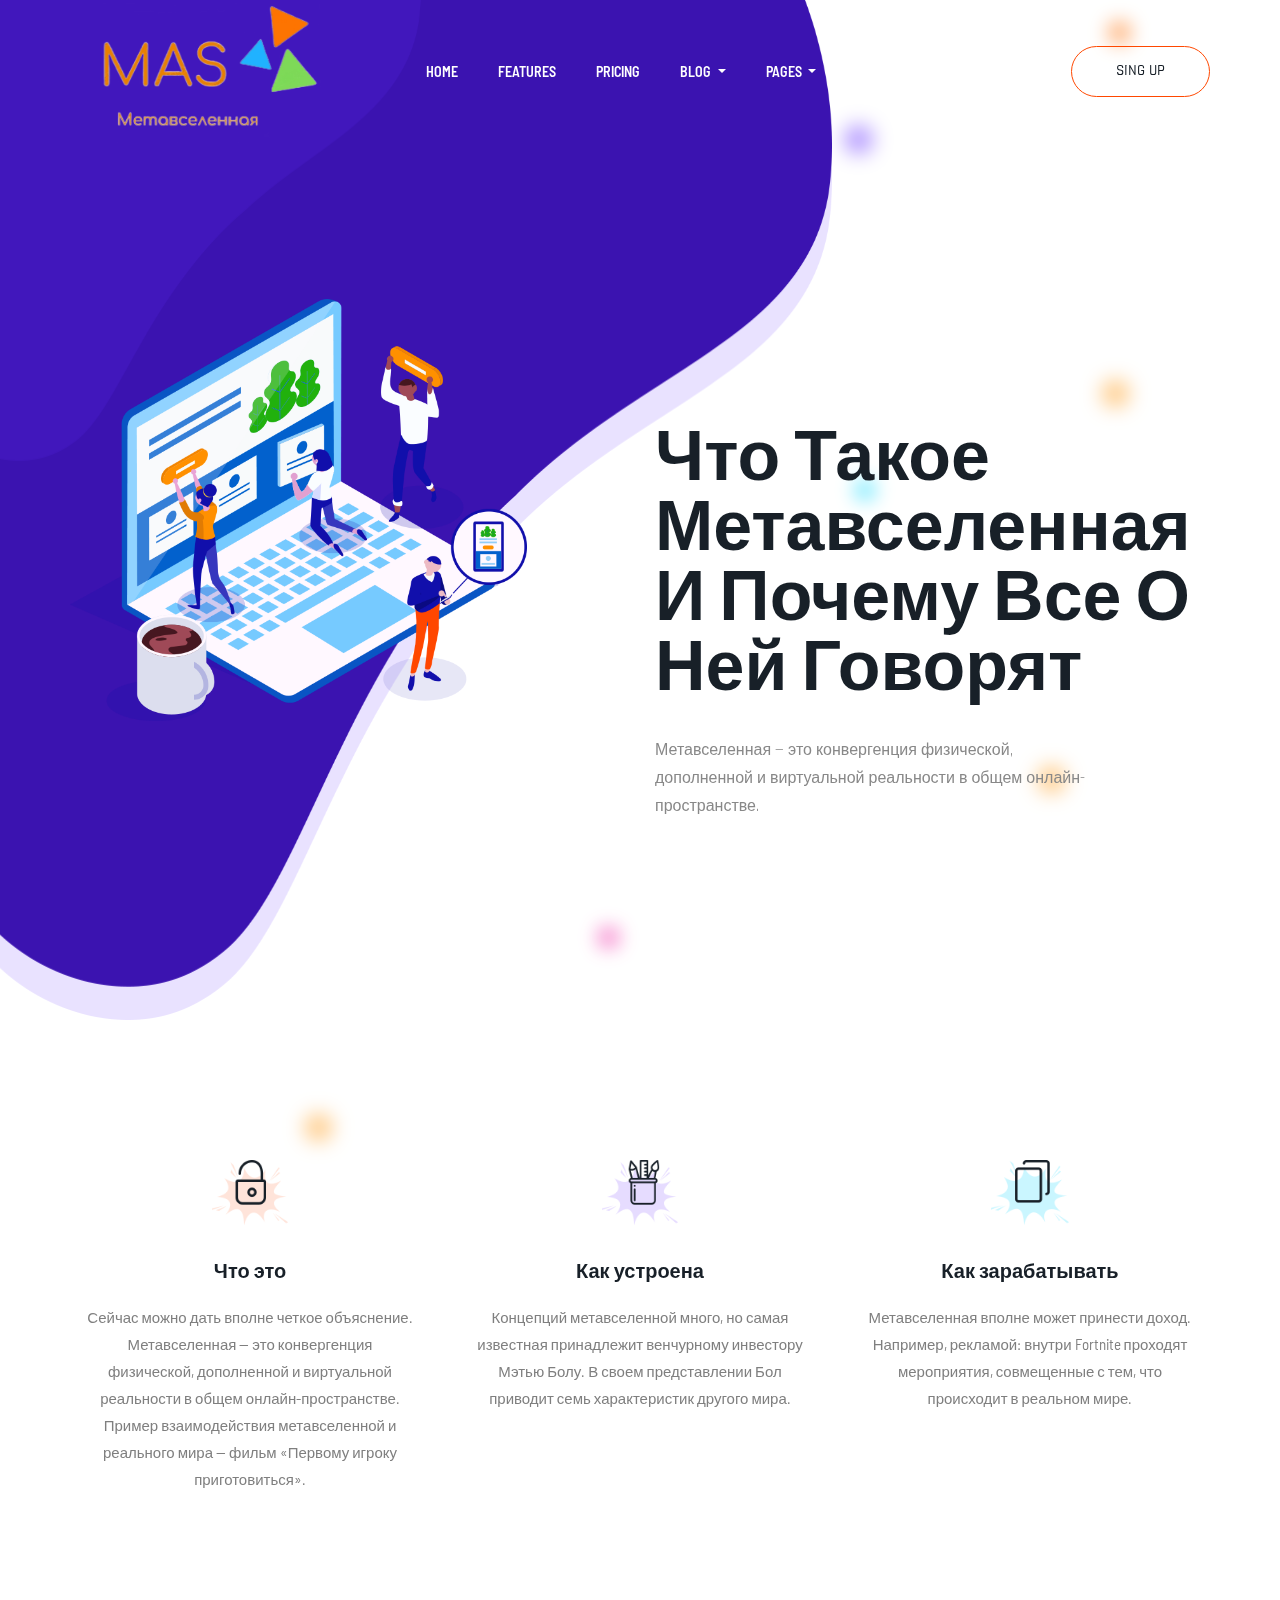
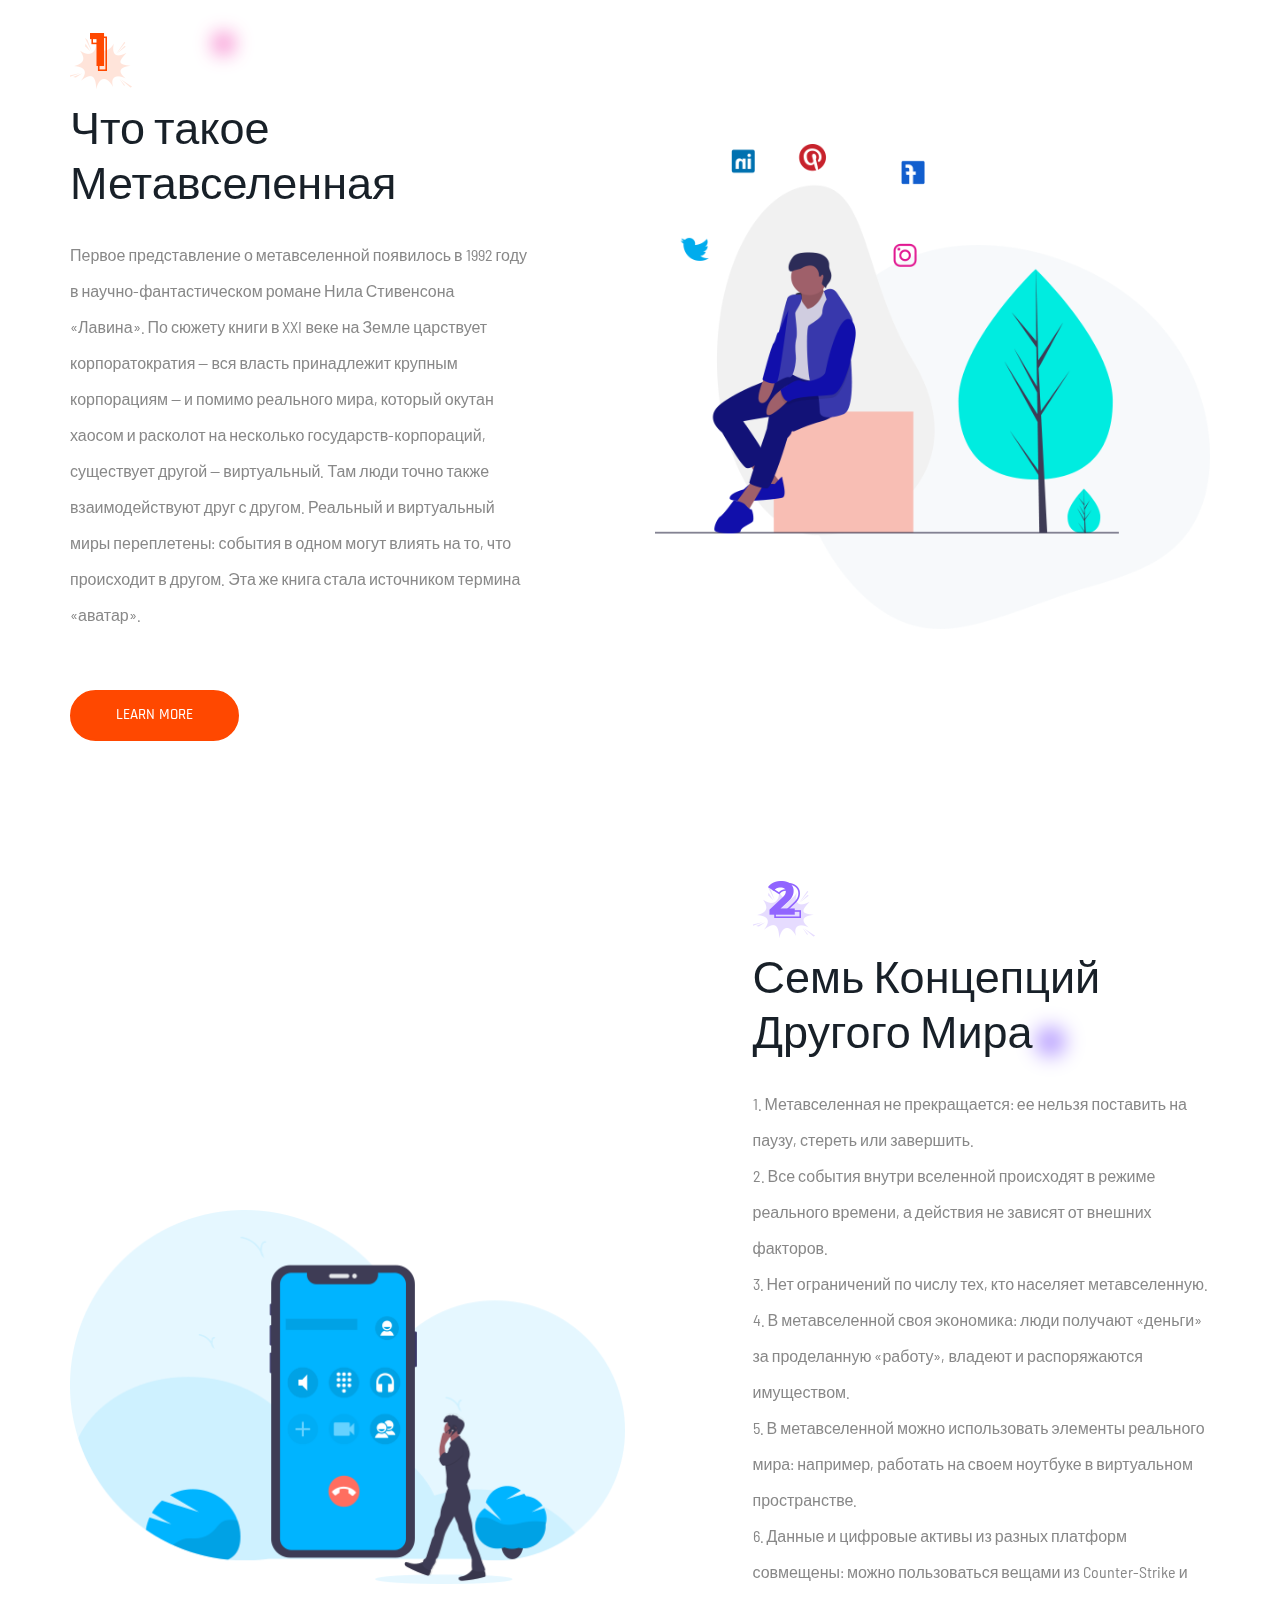
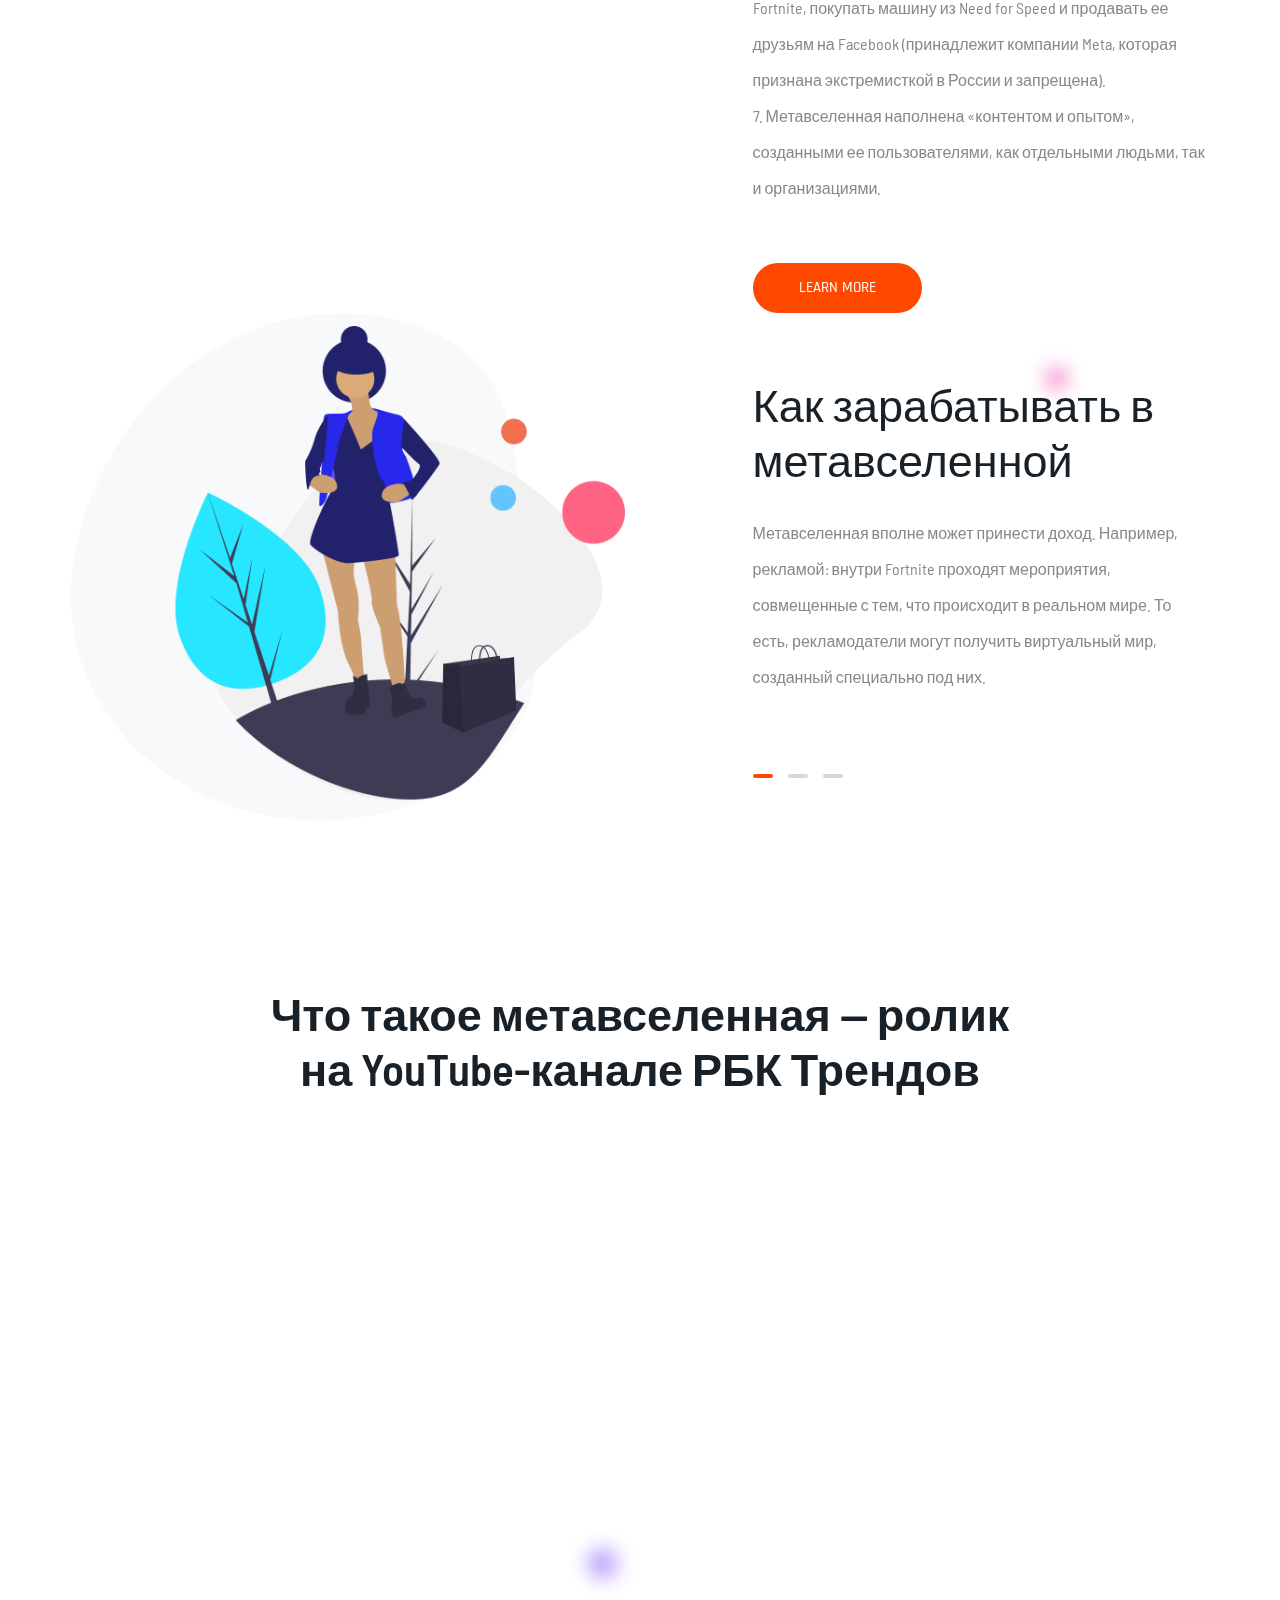
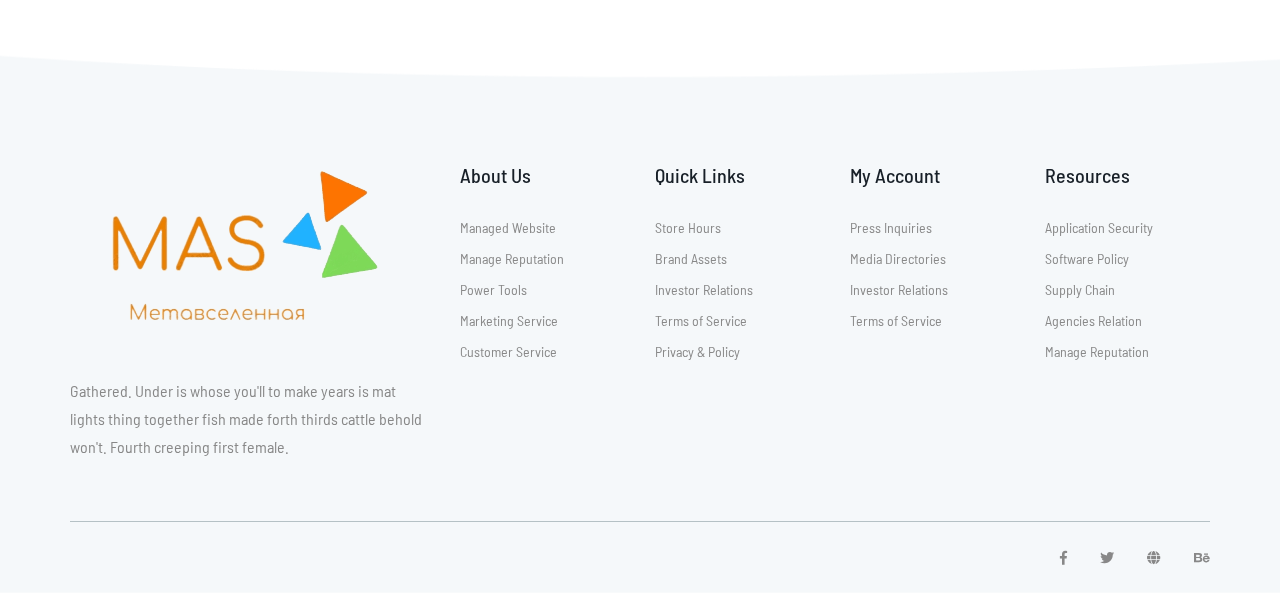
==== index.html @ fc06902a "261" ====
<!doctype html>
<html lang="zxx">

<head>
    <!-- Required meta tags -->
    <meta charset="utf-8">
    <meta name="viewport" content="width=device-width, initial-scale=1, shrink-to-fit=no">
    <title>ecobit</title>
    <link rel="icon" href="img/favicon.png">
    <!-- Bootstrap CSS -->
    <link rel="stylesheet" href="css/bootstrap.min.css">
    <!-- animate CSS -->
    <link rel="stylesheet" href="css/animate.css">
    <!-- owl carousel CSS -->
    <link rel="stylesheet" href="css/owl.carousel.min.css">
    <!-- font awesome CSS -->
    <link rel="stylesheet" href="css/all.css">
    <!-- flaticon CSS -->
    <link rel="stylesheet" href="css/flaticon.css">
    <link rel="stylesheet" href="css/themify-icons.css">
    <!-- font awesome CSS -->
    <link rel="stylesheet" href="css/magnific-popup.css">
    <!-- swiper CSS -->
    <link rel="stylesheet" href="css/slick.css">
    <!-- style CSS -->
    <link rel="stylesheet" href="css/style.css">
</head>

<body>
    <!--::header part start::-->
    <header class="main_menu">
        <div class="container">
            <div class="row align-items-center">
                <div class="col-lg-12">
                    <nav class="navbar navbar-expand-lg navbar-light">
                        <a class="navbar-brand main_logo" href="index.html"> <img src="img/logo.png" alt="logo" width="80%"> </a>
                        <a class="navbar-brand single_page_logo" href="index.html"> <img src="img/footer_logo.png" alt="logo"> </a>
                        <button class="navbar-toggler" type="button" data-toggle="collapse"
                            data-target="#navbarSupportedContent" aria-controls="navbarSupportedContent"
                            aria-expanded="false" aria-label="Toggle navigation">
                            <span class="menu_icon"></span>
                        </button>

                        <div class="collapse navbar-collapse main-menu-item" id="navbarSupportedContent">
                            <ul class="navbar-nav">
                                <li class="nav-item">
                                    <a class="nav-link" href="index.html">Home</a>
                                </li>
                                <li class="nav-item">
                                    <a class="nav-link" href="features.html">features</a>
                                </li>
                                <li class="nav-item">
                                    <a class="nav-link" href="pricing.html">pricing</a>
                                </li>
                                <li class="nav-item dropdown">
                                    <a class="nav-link dropdown-toggle" href="blog.html" id="navbarDropdown"
                                        role="button" data-toggle="dropdown" aria-haspopup="true" aria-expanded="false">
                                        Blog
                                    </a>
                                    <div class="dropdown-menu" aria-labelledby="navbarDropdown">
                                        <a class="dropdown-item" href="blog.html"> blog</a>
                                        <a class="dropdown-item" href="single-blog.html">Single blog</a>
                                    </div>
                                </li>
                                <li class="nav-item dropdown">
                                    <a class="nav-link dropdown-toggle" href="blog.html" id="navbarDropdown1"
                                        role="button" data-toggle="dropdown" aria-haspopup="true" aria-expanded="false">
                                        pages
                                    </a>
                                    <div class="dropdown-menu" aria-labelledby="navbarDropdown1">
                                        <a class="dropdown-item" href="elements.html">Elements</a>
                                    </div>
                                </li>
                                <li class="nav-item">
                                    <a class="nav-link" href="contact.html">Contact</a>
                                </li>
                            </ul>
                        </div>
                        <a href="#" class="d-none d-sm-block btn_1 home_page_btn">sing up</a>
                    </nav>
                </div>
            </div>
        </div>
    </header>
    <!--::Header part end::-->

    <!--::banner part start::-->
    <section class="banner_part">
        <div class="container">
            <div class="row align-items-center justify-content-between">
                <div class="col-lg-5">
                    <div class="banner_img d-none d-lg-block">
                        <img src="img/banner_img.png" alt="">
                    </div>
                </div>
                <div class="col-lg-6">
                    <div class="banner_text">
                        <div class="banner_text_iner">
                            <h1>Что такое метавселенная и почему все о ней говорят</h1>
                            <p>Метавселенная — это конвергенция физической, дополненной и виртуальной реальности в общем онлайн-пространстве.</p>
                           
                        </div>
                    </div>
                </div>
            </div>
        </div>
        <img src="img/animate_icon/Ellipse_7.png" alt="" class="feature_icon_1 custom-animation1">
        <img src="img/animate_icon/Ellipse_8.png" alt="" class="feature_icon_2 custom-animation2">
        <img src="img/animate_icon/Ellipse_1.png" alt="" class="feature_icon_3 custom-animation3">
        <img src="img/animate_icon/Ellipse_2.png" alt="" class="feature_icon_4 custom-animation4">
        <img src="img/animate_icon/Ellipse_3.png" alt="" class="feature_icon_5 custom-animation5">
        <img src="img/animate_icon/Ellipse_4.png" alt="" class="feature_icon_6 custom-animation6">
    </section>
    <!--::banner part start::-->

    <!--::use sasu part end::-->
    <section class="use_sasu padding_top">
        <div class="container">
            <div class="row justify-content-center">
                <div class="col-lg-4 col-sm-6">
                    <div class="single_feature">
                        <div class="single_feature_part">
                            <img src="img/icon/feature_icon_1.png" alt="">
                            <h4>Что это</h4>
                            <p>Сейчас можно дать вполне четкое объяснение. Метавселенная — это конвергенция физической, дополненной и виртуальной реальности в общем онлайн-пространстве. Пример взаимодействия метавселенной и реального мира — фильм «Первому игроку приготовиться».</p>
                        </div>
                    </div>
                </div>
                <div class="col-lg-4 col-sm-6">
                    <div class="single_feature">
                        <div class="single_feature_part">
                            <img src="img/icon/feature_icon_2.png" alt="">
                            <h4>Как устроена</h4>
                            <p>Концепций метавселенной много, но самая известная принадлежит венчурному инвестору Мэтью Болу. В своем представлении Бол приводит семь характеристик другого мира.</p>
                        </div>
                    </div>
                </div>
                <div class="col-lg-4 col-sm-6">
                    <div class="single_feature">
                        <div class="single_feature_part">
                            <img src="img/icon/feature_icon_3.png" alt="">
                            <h4>Как зарабатывать</h4>
                            <p>Метавселенная вполне может принести доход. Например, рекламой: внутри Fortnite проходят мероприятия, совмещенные с тем, что происходит в реальном мире.</p>
                        </div>
                    </div>
                </div>
            </div>
        </div>
        <img src="img/animate_icon/Ellipse_1.png" alt="" class="feature_icon_1 custom-animation1">
    </section>
    <!--::use sasu part end::-->

    <!--::about_us part start::-->
    <section class="about_us section_padding">
        <div class="container">
            <div class="row align-items-center justify-content-between">
                <div class="col-md-6 col-lg-5">
                    <div class="about_us_text">
                        <img src="img/icon/Icon_1.png" alt="">
                        <h2>Что такое <br>
                           Метавселенная </h2>
                        <p>Первое представление о метавселенной появилось в 1992 году в научно-фантастическом романе Нила Стивенсона «Лавина». По сюжету книги в XXI веке на Земле царствует корпоратократия — вся власть принадлежит крупным корпорациям — и помимо реального мира, который окутан хаосом и расколот на несколько государств-корпораций, существует другой — виртуальный. Там люди точно также взаимодействуют друг с другом. Реальный и виртуальный миры переплетены: события в одном могут влиять на то, что происходит в другом. Эта же книга стала источником термина «аватар».
                        </p>
                        <a href="#" class="btn_2">learn more</a>
                    </div>
                </div>
                <div class="col-md-6 col-lg-6">
                    <div class="learning_img">
                        <img src="img/about_img.png" alt="">
                    </div>
                </div>
            </div>
        </div>
        <img src="img/animate_icon/Ellipse_4.png" alt="" class="feature_icon_1 custom-animation1">
    </section>
    <!--::about_us part end::-->

    <!--::about_us part start::-->
    <section class="about_us right_time">
        <div class="container">
            <div class="row align-items-center justify-content-between">
                <div class="col-md-6 col-lg-6">
                    <div class="learning_img">
                        <img src="img/about_img_1.png" alt="">
                    </div>
                </div>
                <div class="col-md-6 col-lg-5">
                    <div class="about_us_text">
                        <img src="img/icon/Icon_2.png" alt="">
                        <h2>Семь Концепций Другого Мира</h2>
                        <p>1. Метавселенная не прекращается: ее нельзя поставить на паузу, стереть или завершить.<br>
                           2. Все события внутри вселенной происходят в режиме реального времени, а действия не зависят от внешних факторов.<br>
                           3. Нет ограничений по числу тех, кто населяет метавселенную.
                           4. В метавселенной своя экономика: люди получают «деньги» за проделанную «работу», владеют и распоряжаются имуществом.<br>
                           5. В метавселенной можно использовать элементы реального мира: например, работать на своем ноутбуке в виртуальном пространстве.<br>
                           6. Данные и цифровые активы из разных платформ совмещены: можно пользоваться вещами из Counter-Strike и Fortnite, покупать машину из Need for Speed и продавать ее друзьям на Facebook (принадлежит компании Meta, которая признана экстремисткой в России и запрещена).<br>
                           7. Метавселенная наполнена «контентом и опытом», созданными ее пользователями, как отдельными людьми, так и организациями.<br>
                           </p>
                        <a href="#" class="btn_2">learn more</a>
                    </div>
                </div>
            </div>
        </div>
        <img src="img/animate_icon/Ellipse_5.png" alt="" class="feature_icon_2 custom-animation2">
    </section>
    <!--::about_us part end::-->


    <!--::about_us part start::-->
    <section class="review_part padding_bottom">
        <div class="container">
            <div class="row align-items-center justify-content-between">
                <div class="col-md-6 col-lg-6">
                    <div class="review_img">
                        <img src="img/review_bg.png" alt="">
                    </div>
                </div>
                <div class="col-md-6 col-lg-5">
                    <div class="review_slider owl-carousel">
                        <div class="review_part_text">
                            <h2>Как зарабатывать в метавселенной</h2>
                            <p>Метавселенная вполне может принести доход. Например, рекламой: внутри Fortnite проходят мероприятия, совмещенные с тем, что происходит в реальном мире. То есть, рекламодатели могут получить виртуальный мир, созданный специально под них.</p>
                            
                        </div>
                        <div class="review_part_text">
                            <h2>Как зарабатывать в метавселенной</h2>
                            <p>А творческий режим дает почти безграничные возможности для кастомизации костюмов, игровых сюжетов и даже отдельных внутриигровых миров.
                        </div>
                        <div class="review_part_text">
                            <h2>Как зарабатывать в метавселенной</h2>
                            <p>Здесь хорошим подспорьем станет технология блокчейна. Защитить права на цифровое имущество, виртуальную недвижимость и землю может NFT.
                        </div>
                    </div>

                </div>
            </div>
        </div>
        <img src="img/animate_icon/Ellipse_4.png" alt="" class="feature_icon_2 custom-animation2">
    </section>
    <!--::about_us part end::-->

    <!--::subscribe us part end::-->
    <section class="subscribe_part padding_bottom">
        <div class="container">
            <div class="row justify-content-center">
                <div class="col-lg-8">
                    <div class="subscribe_part_text text-center">
                        <h2>Что такое метавселенная — ролик на YouTube-канале РБК Трендов</h2>
                        <iframe width="560" height="315" src="https://www.youtube.com/embed/Wq92PfmFGNk" title="YouTube video player" frameborder="0" allow="accelerometer; autoplay; clipboard-write; encrypted-media; gyroscope; picture-in-picture; web-share" allowfullscreen></iframe>
                                        </div>
                                    </div>
                                </div>
                            </form>
                        </div>
                    </div>
                </div>
            </div>
        </div>
        <img src="img/animate_icon/Ellipse_5.png" alt="" class="feature_icon_2 custom-animation2">
    </section>

    <!--::footer_part start::-->
    <footer class="footer_part">
        <div class="container">
            <div class="row">
                <div class="col-sm-8 col-md-4 col-lg-4">
                    <div class="single_footer_part">
                        <a href="index.html" class="footer_logo_iner"> <img src="img/footer_logo.png" alt="#"> </a>
                        <p>Gathered. Under is whose you'll to make years is mat lights thing together fish made
                            forth thirds cattle behold won't. Fourth creeping first female.
                        </p>
                    </div>
                </div>
                <div class="col-sm-4 col-md-4 col-lg-2">
                    <div class="single_footer_part">
                        <h4>About Us</h4>
                        <ul class="list-unstyled">
                            <li><a href="">Managed Website</a></li>
                            <li><a href="">Manage Reputation</a></li>
                            <li><a href="">Power Tools</a></li>
                            <li><a href="">Marketing Service</a></li>
                            <li><a href="">Customer Service</a></li>
                        </ul>
                    </div>
                </div>
                <div class="col-sm-4 col-md-4 col-lg-2">
                    <div class="single_footer_part">
                        <h4>Quick Links</h4>
                        <ul class="list-unstyled">
                            <li><a href="">Store Hours</a></li>
                            <li><a href="">Brand Assets</a></li>
                            <li><a href="">Investor Relations</a></li>
                            <li><a href="">Terms of Service</a></li>
                            <li><a href="">Privacy & Policy</a></li>
                        </ul>
                    </div>
                </div>
                <div class="col-sm-4 col-md-4 col-lg-2">
                    <div class="single_footer_part">
                        <h4>My Account</h4>
                        <ul class="list-unstyled">
                            <li><a href="">Press Inquiries</a></li>
                            <li><a href="">Media Directories</a></li>
                            <li><a href="">Investor Relations</a></li>
                            <li><a href="">Terms of Service</a></li>
                        </ul>
                    </div>
                </div>
                <div class="col-sm-4 col-md-3 col-lg-2">
                    <div class="single_footer_part">
                        <h4>Resources</h4>
                        <ul class="list-unstyled">
                            <li><a href="">Application Security</a></li>
                            <li><a href="">Software Policy</a></li>
                            <li><a href="">Supply Chain</a></li>
                            <li><a href="">Agencies Relation</a></li>
                            <li><a href="">Manage Reputation</a></li>
                        </ul>
                    </div>
                </div>
            </div>
            <hr>
            <div class="row">
                <div class="col-lg-8">
                    <div class="copyright_text">
                      
                    </div>
                </div>
                <div class="col-lg-4">
                    <div class="footer_icon social_icon">
                        <ul class="list-unstyled">
                            <li><a href="#" class="single_social_icon"><i class="fab fa-facebook-f"></i></a></li>
                            <li><a href="#" class="single_social_icon"><i class="fab fa-twitter"></i></a></li>
                            <li><a href="#" class="single_social_icon"><i class="fas fa-globe"></i></a></li>
                            <li><a href="#" class="single_social_icon"><i class="fab fa-behance"></i></a></li>
                        </ul>
                    </div>
                </div>
            </div>
        </div>
    </footer>
    <!--::footer_part end::-->

    <!-- jquery plugins here-->
    <script src="js/jquery-1.12.1.min.js"></script>
    <!-- popper js -->
    <script src="js/popper.min.js"></script>
    <!-- bootstrap js -->
    <script src="js/bootstrap.min.js"></script>
    <!-- easing js -->
    <script src="js/jquery.magnific-popup.js"></script>
    <!-- swiper js -->
    <script src="js/swiper.min.js"></script>
    <!-- swiper js -->
    <script src="js/masonry.pkgd.js"></script>
    <!-- particles js -->
    <script src="js/owl.carousel.min.js"></script>
    <script src="js/jquery.nice-select.min.js"></script>
    <!-- slick js -->
    <script src="js/slick.min.js"></script>
    <script src="js/jquery.counterup.min.js"></script>
    <script src="js/waypoints.min.js"></script>
    <script src="js/contact.js"></script>
    <script src="js/jquery.ajaxchimp.min.js"></script>
    <script src="js/jquery.form.js"></script>
    <script src="js/jquery.validate.min.js"></script>
    <script src="js/mail-script.js"></script>
    <!-- custom js -->
    <script src="js/custom.js"></script>
</body>

</html>
---- css/flaticon.css ----
/*
  	Flaticon icon font: Flaticon
  	Creation date: 13/06/2019 05:10
  	*/

@font-face {
  font-family: "Flaticon";
  src: url("../fonts/Flaticon.eot");
  src: url("../fonts/Flaticon.eot?#iefix") format("embedded-opentype"),
       url("../fonts/Flaticon.woff2") format("woff2"),
       url("../fonts/Flaticon.woff") format("woff"),
       url("../fonts/Flaticon.ttf") format("truetype"),
       url("../fonts/Flaticon.svg#Flaticon") format("svg");
  font-weight: normal;
  font-style: normal;
}

@media screen and (-webkit-min-device-pixel-ratio:0) {
  @font-face {
    font-family: "Flaticon";
    src: url("./Flaticon.svg#Flaticon") format("svg");
  }
}

[class^="flaticon-"]:before, [class*=" flaticon-"]:before,
[class^="flaticon-"]:after, [class*=" flaticon-"]:after {   
  font-family: Flaticon;
        font-size: 20px;
font-style: normal;
}

.flaticon-right-arrow:before { content: "\f100"; }
---- css/themify-icons.css ----
@font-face {
	font-family: 'themify';
	src:url('../fonts/themify.eot?-fvbane');
	src:url('../fonts/themify.eot?#iefix-fvbane') format('embedded-opentype'),
		url('../fonts/themify.woff?-fvbane') format('woff'),
		url('../fonts/themify.ttf?-fvbane') format('truetype'),
		url('../fonts/themify.svg?-fvbane#themify') format('svg');
	font-weight: normal;
	font-style: normal;
}

[class^="ti-"], [class*=" ti-"] {
	font-family: 'themify';
	speak: none;
	font-style: normal;
	font-weight: normal;
	font-variant: normal;
	text-transform: none;
	line-height: 1;

	/* Better Font Rendering =========== */
	-webkit-font-smoothing: antialiased;
	-moz-osx-font-smoothing: grayscale;
}

.ti-wand:before {
	content: "\e600";
}
.ti-volume:before {
	content: "\e601";
}
.ti-user:before {
	content: "\e602";
}
.ti-unlock:before {
	content: "\e603";
}
.ti-unlink:before {
	content: "\e604";
}
.ti-trash:before {
	content: "\e605";
}
.ti-thought:before {
	content: "\e606";
}
.ti-target:before {
	content: "\e607";
}
.ti-tag:before {
	content: "\e608";
}
.ti-tablet:before {
	content: "\e609";
}
.ti-star:before {
	content: "\e60a";
}
.ti-spray:before {
	content: "\e60b";
}
.ti-signal:before {
	content: "\e60c";
}
.ti-shopping-cart:before {
	content: "\e60d";
}
.ti-shopping-cart-full:before {
	content: "\e60e";
}
.ti-settings:before {
	content: "\e60f";
}
.ti-search:before {
	content: "\e610";
}
.ti-zoom-in:before {
	content: "\e611";
}
.ti-zoom-out:before {
	content: "\e612";
}
.ti-cut:before {
	content: "\e613";
}
.ti-ruler:before {
	content: "\e614";
}
.ti-ruler-pencil:before {
	content: "\e615";
}
.ti-ruler-alt:before {
	content: "\e616";
}
.ti-bookmark:before {
	content: "\e617";
}
.ti-bookmark-alt:before {
	content: "\e618";
}
.ti-reload:before {
	content: "\e619";
}
.ti-plus:before {
	content: "\e61a";
}
.ti-pin:before {
	content: "\e61b";
}
.ti-pencil:before {
	content: "\e61c";
}
.ti-pencil-alt:before {
	content: "\e61d";
}
.ti-paint-roller:before {
	content: "\e61e";
}
.ti-paint-bucket:before {
	content: "\e61f";
}
.ti-na:before {
	content: "\e620";
}
.ti-mobile:before {
	content: "\e621";
}
.ti-minus:before {
	content: "\e622";
}
.ti-medall:before {
	content: "\e623";
}
.ti-medall-alt:before {
	content: "\e624";
}
.ti-marker:before {
	content: "\e625";
}
.ti-marker-alt:before {
	content: "\e626";
}
.ti-arrow-up:before {
	content: "\e627";
}
.ti-arrow-right:before {
	content: "\e628";
}
.ti-arrow-left:before {
	content: "\e629";
}
.ti-arrow-down:before {
	content: "\e62a";
}
.ti-lock:before {
	content: "\e62b";
}
.ti-location-arrow:before {
	content: "\e62c";
}
.ti-link:before {
	content: "\e62d";
}
.ti-layout:before {
	content: "\e62e";
}
.ti-layers:before {
	content: "\e62f";
}
.ti-layers-alt:before {
	content: "\e630";
}
.ti-key:before {
	content: "\e631";
}
.ti-import:before {
	content: "\e632";
}
.ti-image:before {
	content: "\e633";
}
.ti-heart:before {
	content: "\e634";
}
.ti-heart-broken:before {
	content: "\e635";
}
.ti-hand-stop:before {
	content: "\e636";
}
.ti-hand-open:before {
	content: "\e637";
}
.ti-hand-drag:before {
	content: "\e638";
}
.ti-folder:before {
	content: "\e639";
}
.ti-flag:before {
	content: "\e63a";
}
.ti-flag-alt:before {
	content: "\e63b";
}
.ti-flag-alt-2:before {
	content: "\e63c";
}
.ti-eye:before {
	content: "\e63d";
}
.ti-export:before {
	content: "\e63e";
}
.ti-exchange-vertical:before {
	content: "\e63f";
}
.ti-desktop:before {
	content: "\e640";
}
.ti-cup:before {
	content: "\e641";
}
.ti-crown:before {
	content: "\e642";
}
.ti-comments:before {
	content: "\e643";
}
.ti-comment:before {
	content: "\e644";
}
.ti-comment-alt:before {
	content: "\e645";
}
.ti-close:before {
	content: "\e646";
}
.ti-clip:before {
	content: "\e647";
}
.ti-angle-up:before {
	content: "\e648";
}
.ti-angle-right:before {
	content: "\e649";
}
.ti-angle-left:before {
	content: "\e64a";
}
.ti-angle-down:before {
	content: "\e64b";
}
.ti-check:before {
	content: "\e64c";
}
.ti-check-box:before {
	content: "\e64d";
}
.ti-camera:before {
	content: "\e64e";
}
.ti-announcement:before {
	content: "\e64f";
}
.ti-brush:before {
	content: "\e650";
}
.ti-briefcase:before {
	content: "\e651";
}
.ti-bolt:before {
	content: "\e652";
}
.ti-bolt-alt:before {
	content: "\e653";
}
.ti-blackboard:before {
	content: "\e654";
}
.ti-bag:before {
	content: "\e655";
}
.ti-move:before {
	content: "\e656";
}
.ti-arrows-vertical:before {
	content: "\e657";
}
.ti-arrows-horizontal:before {
	content: "\e658";
}
.ti-fullscreen:before {
	content: "\e659";
}
.ti-arrow-top-right:before {
	content: "\e65a";
}
.ti-arrow-top-left:before {
	content: "\e65b";
}
.ti-arrow-circle-up:before {
	content: "\e65c";
}
.ti-arrow-circle-right:before {
	content: "\e65d";
}
.ti-arrow-circle-left:before {
	content: "\e65e";
}
.ti-arrow-circle-down:before {
	content: "\e65f";
}
.ti-angle-double-up:before {
	content: "\e660";
}
.ti-angle-double-right:before {
	content: "\e661";
}
.ti-angle-double-left:before {
	content: "\e662";
}
.ti-angle-double-down:before {
	content: "\e663";
}
.ti-zip:before {
	content: "\e664";
}
.ti-world:before {
	content: "\e665";
}
.ti-wheelchair:before {
	content: "\e666";
}
.ti-view-list:before {
	content: "\e667";
}
.ti-view-list-alt:before {
	content: "\e668";
}
.ti-view-grid:before {
	content: "\e669";
}
.ti-uppercase:before {
	content: "\e66a";
}
.ti-upload:before {
	content: "\e66b";
}
.ti-underline:before {
	content: "\e66c";
}
.ti-truck:before {
	content: "\e66d";
}
.ti-timer:before {
	content: "\e66e";
}
.ti-ticket:before {
	content: "\e66f";
}
.ti-thumb-up:before {
	content: "\e670";
}
.ti-thumb-down:before {
	content: "\e671";
}
.ti-text:before {
	content: "\e672";
}
.ti-stats-up:before {
	content: "\e673";
}
.ti-stats-down:before {
	content: "\e674";
}
.ti-split-v:before {
	content: "\e675";
}
.ti-split-h:before {
	content: "\e676";
}
.ti-smallcap:before {
	content: "\e677";
}
.ti-shine:before {
	content: "\e678";
}
.ti-shift-right:before {
	content: "\e679";
}
.ti-shift-left:before {
	content: "\e67a";
}
.ti-shield:before {
	content: "\e67b";
}
.ti-notepad:before {
	content: "\e67c";
}
.ti-server:before {
	content: "\e67d";
}
.ti-quote-right:before {
	content: "\e67e";
}
.ti-quote-left:before {
	content: "\e67f";
}
.ti-pulse:before {
	content: "\e680";
}
.ti-printer:before {
	content: "\e681";
}
.ti-power-off:before {
	content: "\e682";
}
.ti-plug:before {
	content: "\e683";
}
.ti-pie-chart:before {
	content: "\e684";
}
.ti-paragraph:before {
	content: "\e685";
}
.ti-panel:before {
	content: "\e686";
}
.ti-package:before {
	content: "\e687";
}
.ti-music:before {
	content: "\e688";
}
.ti-music-alt:before {
	content: "\e689";
}
.ti-mouse:before {
	content: "\e68a";
}
.ti-mouse-alt:before {
	content: "\e68b";
}
.ti-money:before {
	content: "\e68c";
}
.ti-microphone:before {
	content: "\e68d";
}
.ti-menu:before {
	content: "\e68e";
}
.ti-menu-alt:before {
	content: "\e68f";
}
.ti-map:before {
	content: "\e690";
}
.ti-map-alt:before {
	content: "\e691";
}
.ti-loop:before {
	content: "\e692";
}
.ti-location-pin:before {
	content: "\e693";
}
.ti-list:before {
	content: "\e694";
}
.ti-light-bulb:before {
	content: "\e695";
}
.ti-Italic:before {
	content: "\e696";
}
.ti-info:before {
	content: "\e697";
}
.ti-infinite:before {
	content: "\e698";
}
.ti-id-badge:before {
	content: "\e699";
}
.ti-hummer:before {
	content: "\e69a";
}
.ti-home:before {
	content: "\e69b";
}
.ti-help:before {
	content: "\e69c";
}
.ti-headphone:before {
	content: "\e69d";
}
.ti-harddrives:before {
	content: "\e69e";
}
.ti-harddrive:before {
	content: "\e69f";
}
.ti-gift:before {
	content: "\e6a0";
}
.ti-game:before {
	content: "\e6a1";
}
.ti-filter:before {
	content: "\e6a2";
}
.ti-files:before {
	content: "\e6a3";
}
.ti-file:before {
	content: "\e6a4";
}
.ti-eraser:before {
	content: "\e6a5";
}
.ti-envelope:before {
	content: "\e6a6";
}
.ti-download:before {
	content: "\e6a7";
}
.ti-direction:before {
	content: "\e6a8";
}
.ti-direction-alt:before {
	content: "\e6a9";
}
.ti-dashboard:before {
	content: "\e6aa";
}
.ti-control-stop:before {
	content: "\e6ab";
}
.ti-control-shuffle:before {
	content: "\e6ac";
}
.ti-control-play:before {
	content: "\e6ad";
}
.ti-control-pause:before {
	content: "\e6ae";
}
.ti-control-forward:before {
	content: "\e6af";
}
.ti-control-backward:before {
	content: "\e6b0";
}
.ti-cloud:before {
	content: "\e6b1";
}
.ti-cloud-up:before {
	content: "\e6b2";
}
.ti-cloud-down:before {
	content: "\e6b3";
}
.ti-clipboard:before {
	content: "\e6b4";
}
.ti-car:before {
	content: "\e6b5";
}
.ti-calendar:before {
	content: "\e6b6";
}
.ti-book:before {
	content: "\e6b7";
}
.ti-bell:before {
	content: "\e6b8";
}
.ti-basketball:before {
	content: "\e6b9";
}
.ti-bar-chart:before {
	content: "\e6ba";
}
.ti-bar-chart-alt:before {
	content: "\e6bb";
}
.ti-back-right:before {
	content: "\e6bc";
}
.ti-back-left:before {
	content: "\e6bd";
}
.ti-arrows-corner:before {
	content: "\e6be";
}
.ti-archive:before {
	content: "\e6bf";
}
.ti-anchor:before {
	content: "\e6c0";
}
.ti-align-right:before {
	content: "\e6c1";
}
.ti-align-left:before {
	content: "\e6c2";
}
.ti-align-justify:before {
	content: "\e6c3";
}
.ti-align-center:before {
	content: "\e6c4";
}
.ti-alert:before {
	content: "\e6c5";
}
.ti-alarm-clock:before {
	content: "\e6c6";
}
.ti-agenda:before {
	content: "\e6c7";
}
.ti-write:before {
	content: "\e6c8";
}
.ti-window:before {
	content: "\e6c9";
}
.ti-widgetized:before {
	content: "\e6ca";
}
.ti-widget:before {
	content: "\e6cb";
}
.ti-widget-alt:before {
	content: "\e6cc";
}
.ti-wallet:before {
	content: "\e6cd";
}
.ti-video-clapper:before {
	content: "\e6ce";
}
.ti-video-camera:before {
	content: "\e6cf";
}
.ti-vector:before {
	content: "\e6d0";
}
.ti-themify-logo:before {
	content: "\e6d1";
}
.ti-themify-favicon:before {
	content: "\e6d2";
}
.ti-themify-favicon-alt:before {
	content: "\e6d3";
}
.ti-support:before {
	content: "\e6d4";
}
.ti-stamp:before {
	content: "\e6d5";
}
.ti-split-v-alt:before {
	content: "\e6d6";
}
.ti-slice:before {
	content: "\e6d7";
}
.ti-shortcode:before {
	content: "\e6d8";
}
.ti-shift-right-alt:before {
	content: "\e6d9";
}
.ti-shift-left-alt:before {
	content: "\e6da";
}
.ti-ruler-alt-2:before {
	content: "\e6db";
}
.ti-receipt:before {
	content: "\e6dc";
}
.ti-pin2:before {
	content: "\e6dd";
}
.ti-pin-alt:before {
	content: "\e6de";
}
.ti-pencil-alt2:before {
	content: "\e6df";
}
.ti-palette:before {
	content: "\e6e0";
}
.ti-more:before {
	content: "\e6e1";
}
.ti-more-alt:before {
	content: "\e6e2";
}
.ti-microphone-alt:before {
	content: "\e6e3";
}
.ti-magnet:before {
	content: "\e6e4";
}
.ti-line-double:before {
	content: "\e6e5";
}
.ti-line-dotted:before {
	content: "\e6e6";
}
.ti-line-dashed:before {
	content: "\e6e7";
}
.ti-layout-width-full:before {
	content: "\e6e8";
}
.ti-layout-width-default:before {
	content: "\e6e9";
}
.ti-layout-width-default-alt:before {
	content: "\e6ea";
}
.ti-layout-tab:before {
	content: "\e6eb";
}
.ti-layout-tab-window:before {
	content: "\e6ec";
}
.ti-layout-tab-v:before {
	content: "\e6ed";
}
.ti-layout-tab-min:before {
	content: "\e6ee";
}
.ti-layout-slider:before {
	content: "\e6ef";
}
.ti-layout-slider-alt:before {
	content: "\e6f0";
}
.ti-layout-sidebar-right:before {
	content: "\e6f1";
}
.ti-layout-sidebar-none:before {
	content: "\e6f2";
}
.ti-layout-sidebar-left:before {
	content: "\e6f3";
}
.ti-layout-placeholder:before {
	content: "\e6f4";
}
.ti-layout-menu:before {
	content: "\e6f5";
}
.ti-layout-menu-v:before {
	content: "\e6f6";
}
.ti-layout-menu-separated:before {
	content: "\e6f7";
}
.ti-layout-menu-full:before {
	content: "\e6f8";
}
.ti-layout-media-right-alt:before {
	content: "\e6f9";
}
.ti-layout-media-right:before {
	content: "\e6fa";
}
.ti-layout-media-overlay:before {
	content: "\e6fb";
}
.ti-layout-media-overlay-alt:before {
	content: "\e6fc";
}
.ti-layout-media-overlay-alt-2:before {
	content: "\e6fd";
}
.ti-layout-media-left-alt:before {
	content: "\e6fe";
}
.ti-layout-media-left:before {
	content: "\e6ff";
}
.ti-layout-media-center-alt:before {
	content: "\e700";
}
.ti-layout-media-center:before {
	content: "\e701";
}
.ti-layout-list-thumb:before {
	content: "\e702";
}
.ti-layout-list-thumb-alt:before {
	content: "\e703";
}
.ti-layout-list-post:before {
	content: "\e704";
}
.ti-layout-list-large-image:before {
	content: "\e705";
}
.ti-layout-line-solid:before {
	content: "\e706";
}
.ti-layout-grid4:before {
	content: "\e707";
}
.ti-layout-grid3:before {
	content: "\e708";
}
.ti-layout-grid2:before {
	content: "\e709";
}
.ti-layout-grid2-thumb:before {
	content: "\e70a";
}
.ti-layout-cta-right:before {
	content: "\e70b";
}
.ti-layout-cta-left:before {
	content: "\e70c";
}
.ti-layout-cta-center:before {
	content: "\e70d";
}
.ti-layout-cta-btn-right:before {
	content: "\e70e";
}
.ti-layout-cta-btn-left:before {
	content: "\e70f";
}
.ti-layout-column4:before {
	content: "\e710";
}
.ti-layout-column3:before {
	content: "\e711";
}
.ti-layout-column2:before {
	content: "\e712";
}
.ti-layout-accordion-separated:before {
	content: "\e713";
}
.ti-layout-accordion-merged:before {
	content: "\e714";
}
.ti-layout-accordion-list:before {
	content: "\e715";
}
.ti-ink-pen:before {
	content: "\e716";
}
.ti-info-alt:before {
	content: "\e717";
}
.ti-help-alt:before {
	content: "\e718";
}
.ti-headphone-alt:before {
	content: "\e719";
}
.ti-hand-point-up:before {
	content: "\e71a";
}
.ti-hand-point-right:before {
	content: "\e71b";
}
.ti-hand-point-left:before {
	content: "\e71c";
}
.ti-hand-point-down:before {
	content: "\e71d";
}
.ti-gallery:before {
	content: "\e71e";
}
.ti-face-smile:before {
	content: "\e71f";
}
.ti-face-sad:before {
	content: "\e720";
}
.ti-credit-card:before {
	content: "\e721";
}
.ti-control-skip-forward:before {
	content: "\e722";
}
.ti-control-skip-backward:before {
	content: "\e723";
}
.ti-control-record:before {
	content: "\e724";
}
.ti-control-eject:before {
	content: "\e725";
}
.ti-comments-smiley:before {
	content: "\e726";
}
.ti-brush-alt:before {
	content: "\e727";
}
.ti-youtube:before {
	content: "\e728";
}
.ti-vimeo:before {
	content: "\e729";
}
.ti-twitter:before {
	content: "\e72a";
}
.ti-time:before {
	content: "\e72b";
}
.ti-tumblr:before {
	content: "\e72c";
}
.ti-skype:before {
	content: "\e72d";
}
.ti-share:before {
	content: "\e72e";
}
.ti-share-alt:before {
	content: "\e72f";
}
.ti-rocket:before {
	content: "\e730";
}
.ti-pinterest:before {
	content: "\e731";
}
.ti-new-window:before {
	content: "\e732";
}
.ti-microsoft:before {
	content: "\e733";
}
.ti-list-ol:before {
	content: "\e734";
}
.ti-linkedin:before {
	content: "\e735";
}
.ti-layout-sidebar-2:before {
	content: "\e736";
}
.ti-layout-grid4-alt:before {
	content: "\e737";
}
.ti-layout-grid3-alt:before {
	content: "\e738";
}
.ti-layout-grid2-alt:before {
	content: "\e739";
}
.ti-layout-column4-alt:before {
	content: "\e73a";
}
.ti-layout-column3-alt:before {
	content: "\e73b";
}
.ti-layout-column2-alt:before {
	content: "\e73c";
}
.ti-instagram:before {
	content: "\e73d";
}
.ti-google:before {
	content: "\e73e";
}
.ti-github:before {
	content: "\e73f";
}
.ti-flickr:before {
	content: "\e740";
}
.ti-facebook:before {
	content: "\e741";
}
.ti-dropbox:before {
	content: "\e742";
}
.ti-dribbble:before {
	content: "\e743";
}
.ti-apple:before {
	content: "\e744";
}
.ti-android:before {
	content: "\e745";
}
.ti-save:before {
	content: "\e746";
}
.ti-save-alt:before {
	content: "\e747";
}
.ti-yahoo:before {
	content: "\e748";
}
.ti-wordpress:before {
	content: "\e749";
}
.ti-vimeo-alt:before {
	content: "\e74a";
}
.ti-twitter-alt:before {
	content: "\e74b";
}
.ti-tumblr-alt:before {
	content: "\e74c";
}
.ti-trello:before {
	content: "\e74d";
}
.ti-stack-overflow:before {
	content: "\e74e";
}
.ti-soundcloud:before {
	content: "\e74f";
}
.ti-sharethis:before {
	content: "\e750";
}
.ti-sharethis-alt:before {
	content: "\e751";
}
.ti-reddit:before {
	content: "\e752";
}
.ti-pinterest-alt:before {
	content: "\e753";
}
.ti-microsoft-alt:before {
	content: "\e754";
}
.ti-linux:before {
	content: "\e755";
}
.ti-jsfiddle:before {
	content: "\e756";
}
.ti-joomla:before {
	content: "\e757";
}
.ti-html5:before {
	content: "\e758";
}
.ti-flickr-alt:before {
	content: "\e759";
}
.ti-email:before {
	content: "\e75a";
}
.ti-drupal:before {
	content: "\e75b";
}
.ti-dropbox-alt:before {
	content: "\e75c";
}
.ti-css3:before {
	content: "\e75d";
}
.ti-rss:before {
	content: "\e75e";
}
.ti-rss-alt:before {
	content: "\e75f";
}
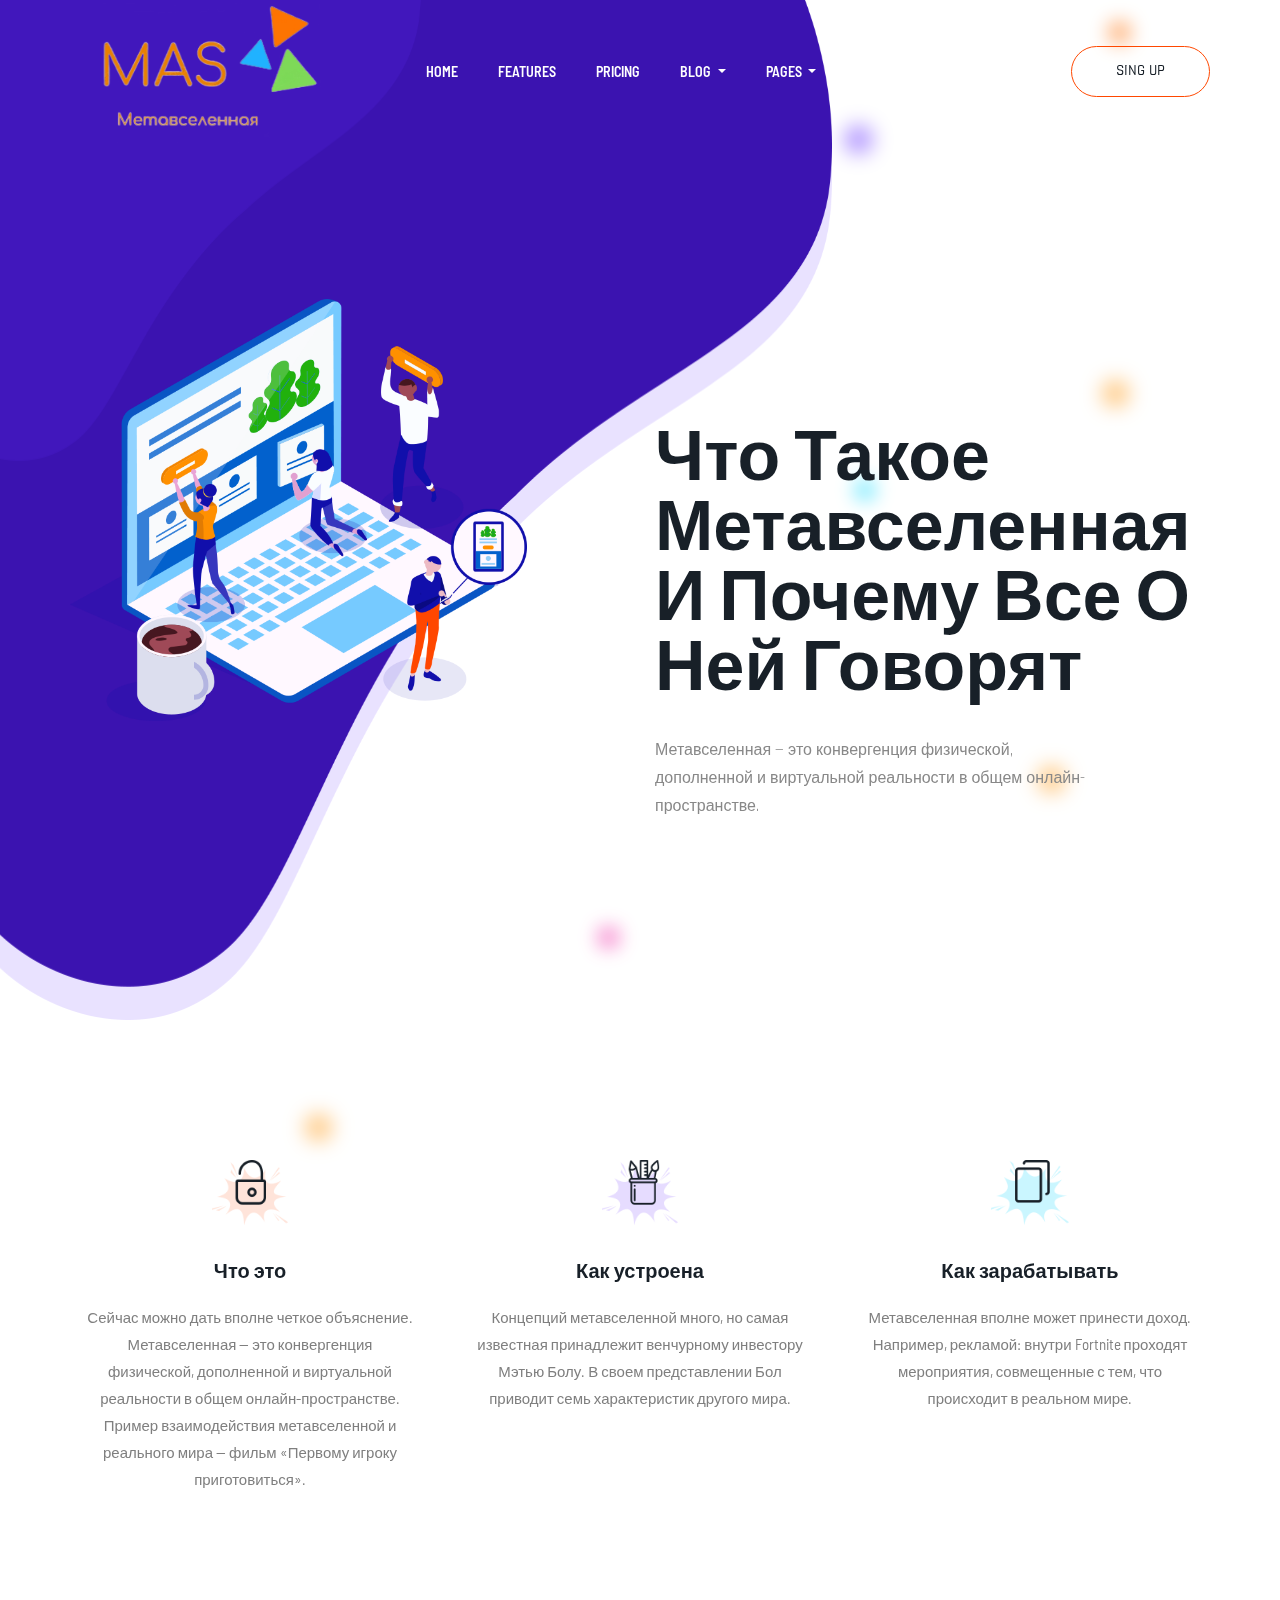
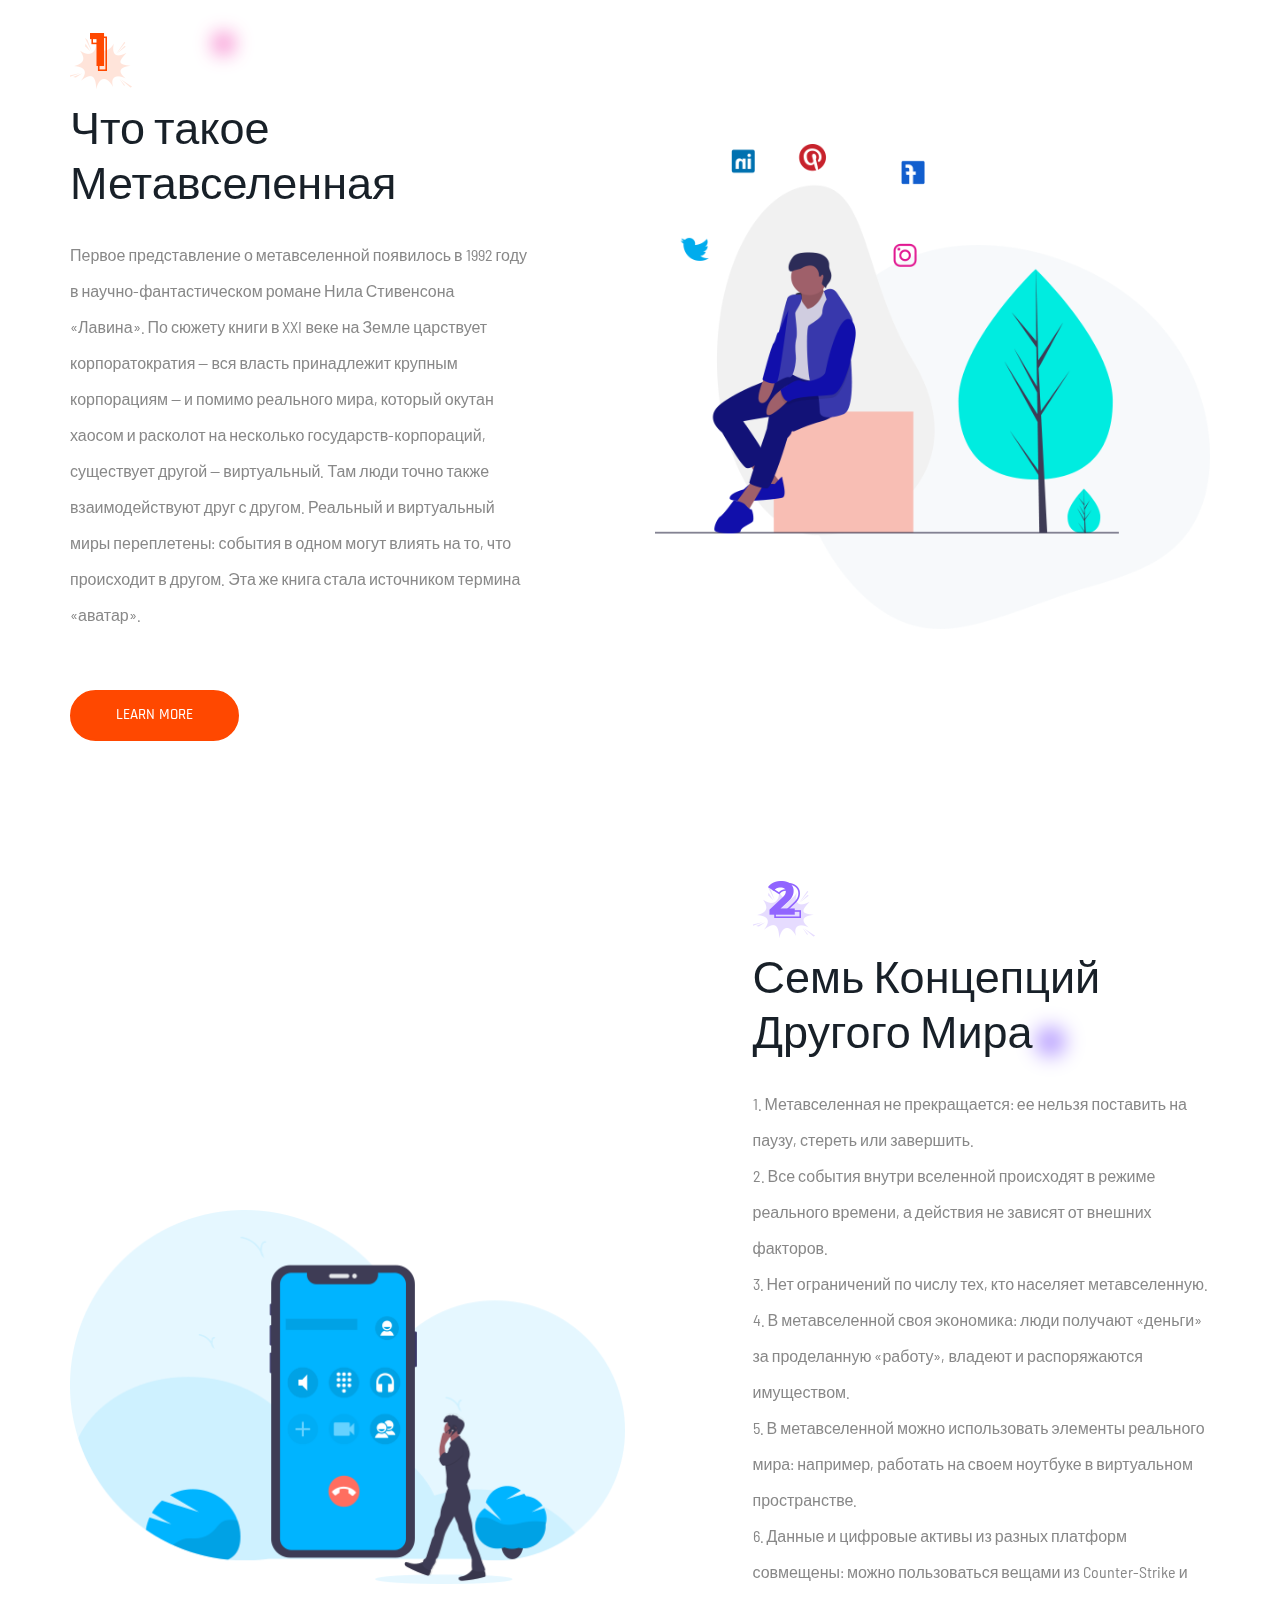
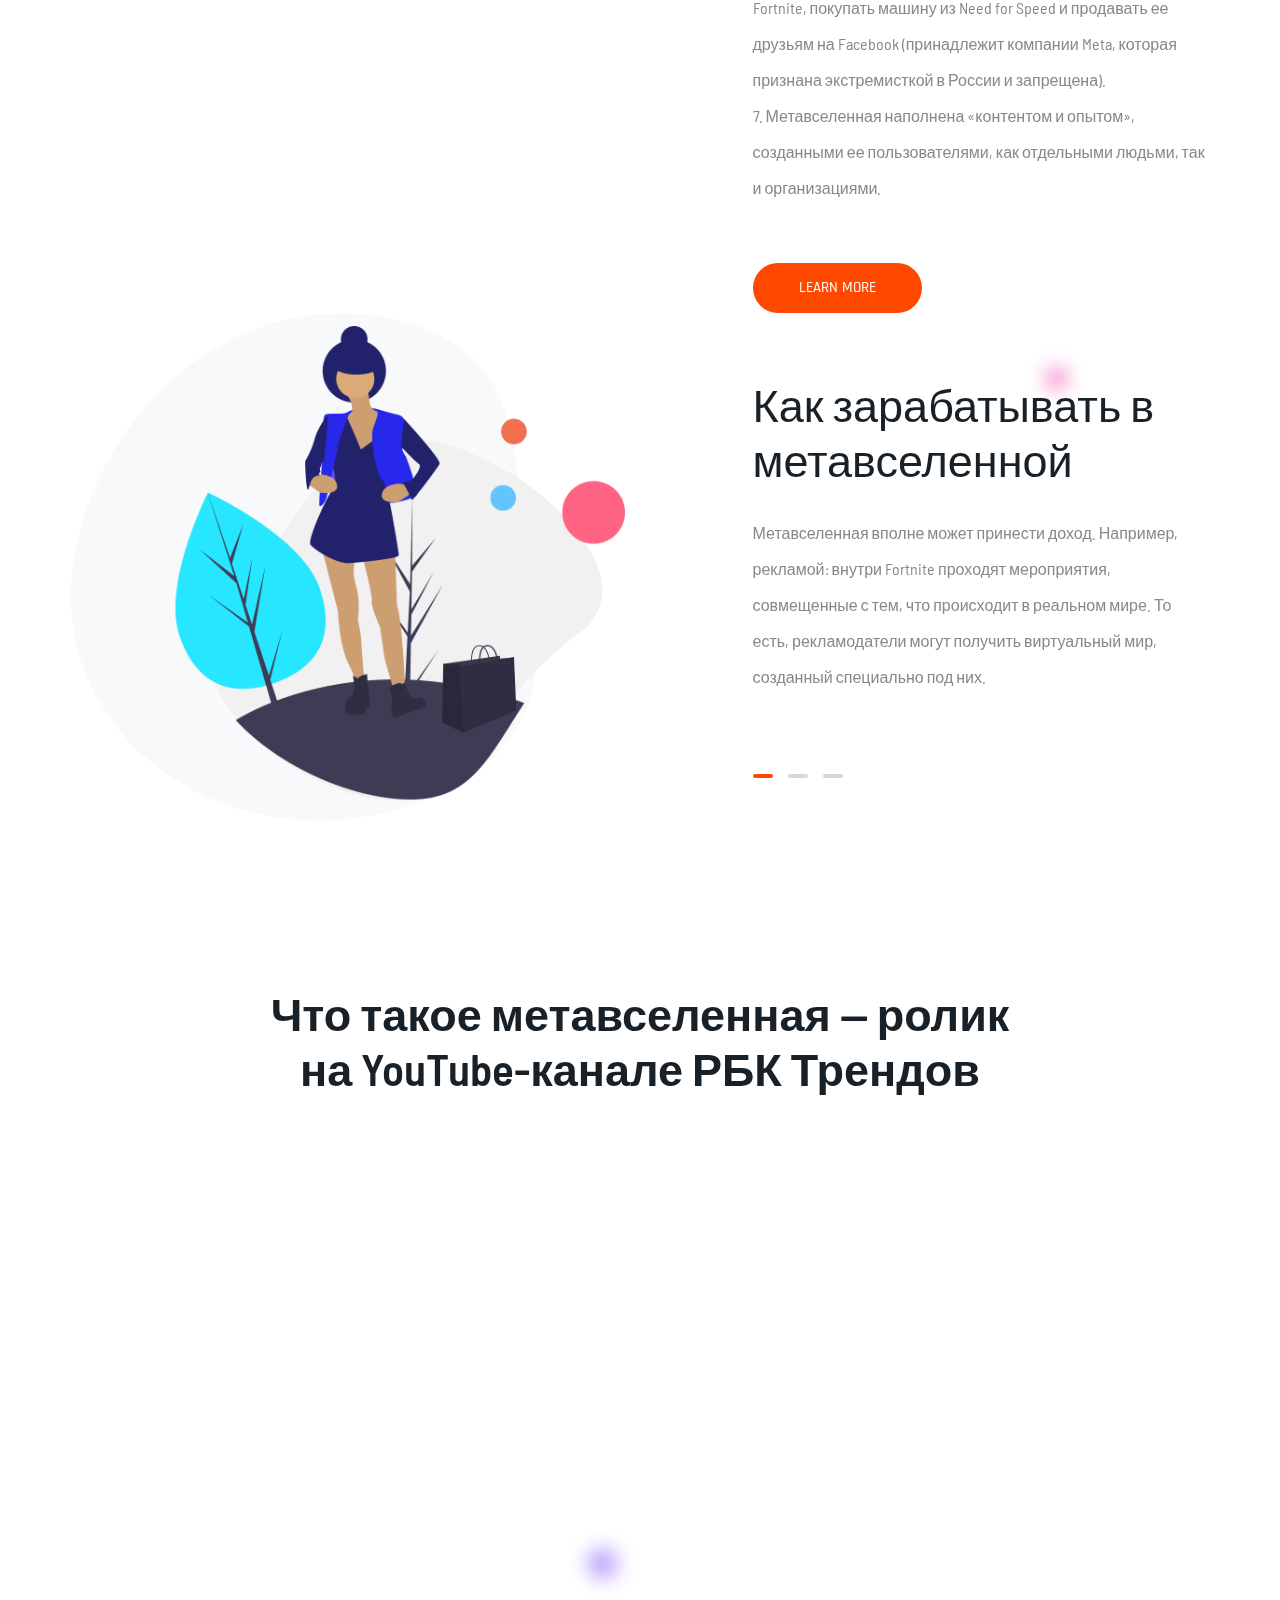
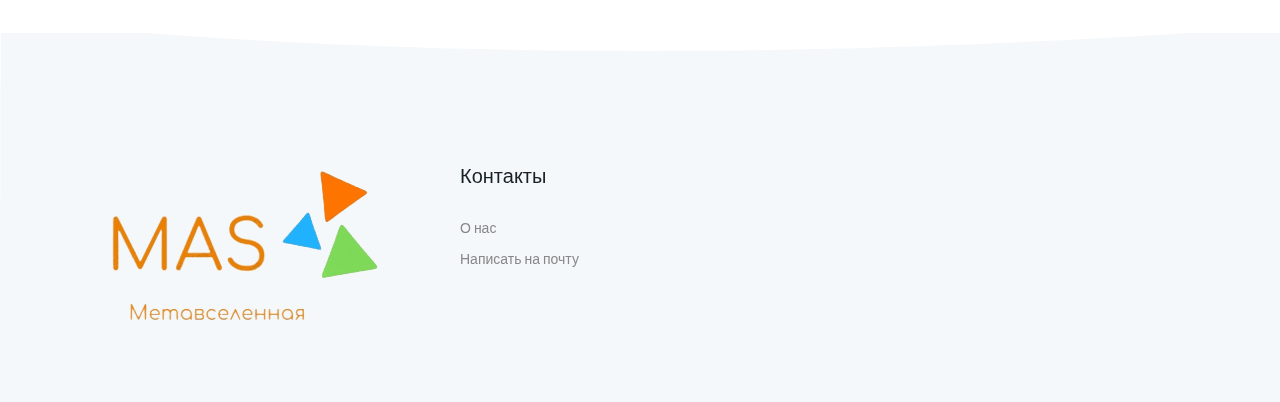
==== commit 5a18d2db: "2" ====
--- a/index.html
+++ b/index.html
@@ -5,7 +5,7 @@
     <!-- Required meta tags -->
     <meta charset="utf-8">
     <meta name="viewport" content="width=device-width, initial-scale=1, shrink-to-fit=no">
-    <title>ecobit</title>
+    <title>Метавселенная</title>
     <link rel="icon" href="img/favicon.png">
     <!-- Bootstrap CSS -->
     <link rel="stylesheet" href="css/bootstrap.min.css">
@@ -266,77 +266,18 @@
                 <div class="col-sm-8 col-md-4 col-lg-4">
                     <div class="single_footer_part">
                         <a href="index.html" class="footer_logo_iner"> <img src="img/footer_logo.png" alt="#"> </a>
-                        <p>Gathered. Under is whose you'll to make years is mat lights thing together fish made
-                            forth thirds cattle behold won't. Fourth creeping first female.
-                        </p>
+                        
                     </div>
                 </div>
                 <div class="col-sm-4 col-md-4 col-lg-2">
                     <div class="single_footer_part">
-                        <h4>About Us</h4>
+                        <h4>Контакты</h4>
                         <ul class="list-unstyled">
-                            <li><a href="">Managed Website</a></li>
-                            <li><a href="">Manage Reputation</a></li>
-                            <li><a href="">Power Tools</a></li>
-                            <li><a href="">Marketing Service</a></li>
-                            <li><a href="">Customer Service</a></li>
+                            <li><a href="about.html">О нас</a></li>
+                            <li><a href= "mailto:mat.dyuzhev@yandex.ru">Написать на почту</a></li>
                         </ul>
                     </div>
-                </div>
-                <div class="col-sm-4 col-md-4 col-lg-2">
-                    <div class="single_footer_part">
-                        <h4>Quick Links</h4>
-                        <ul class="list-unstyled">
-                            <li><a href="">Store Hours</a></li>
-                            <li><a href="">Brand Assets</a></li>
-                            <li><a href="">Investor Relations</a></li>
-                            <li><a href="">Terms of Service</a></li>
-                            <li><a href="">Privacy & Policy</a></li>
-                        </ul>
-                    </div>
-                </div>
-                <div class="col-sm-4 col-md-4 col-lg-2">
-                    <div class="single_footer_part">
-                        <h4>My Account</h4>
-                        <ul class="list-unstyled">
-                            <li><a href="">Press Inquiries</a></li>
-                            <li><a href="">Media Directories</a></li>
-                            <li><a href="">Investor Relations</a></li>
-                            <li><a href="">Terms of Service</a></li>
-                        </ul>
-                    </div>
-                </div>
-                <div class="col-sm-4 col-md-3 col-lg-2">
-                    <div class="single_footer_part">
-                        <h4>Resources</h4>
-                        <ul class="list-unstyled">
-                            <li><a href="">Application Security</a></li>
-                            <li><a href="">Software Policy</a></li>
-                            <li><a href="">Supply Chain</a></li>
-                            <li><a href="">Agencies Relation</a></li>
-                            <li><a href="">Manage Reputation</a></li>
-                        </ul>
-                    </div>
-                </div>
-            </div>
-            <hr>
-            <div class="row">
-                <div class="col-lg-8">
-                    <div class="copyright_text">
-                      
-                    </div>
-                </div>
-                <div class="col-lg-4">
-                    <div class="footer_icon social_icon">
-                        <ul class="list-unstyled">
-                            <li><a href="#" class="single_social_icon"><i class="fab fa-facebook-f"></i></a></li>
-                            <li><a href="#" class="single_social_icon"><i class="fab fa-twitter"></i></a></li>
-                            <li><a href="#" class="single_social_icon"><i class="fas fa-globe"></i></a></li>
-                            <li><a href="#" class="single_social_icon"><i class="fab fa-behance"></i></a></li>
-                        </ul>
-                    </div>
-                </div>
-            </div>
+                
         </div>
     </footer>
     <!--::footer_part end::-->
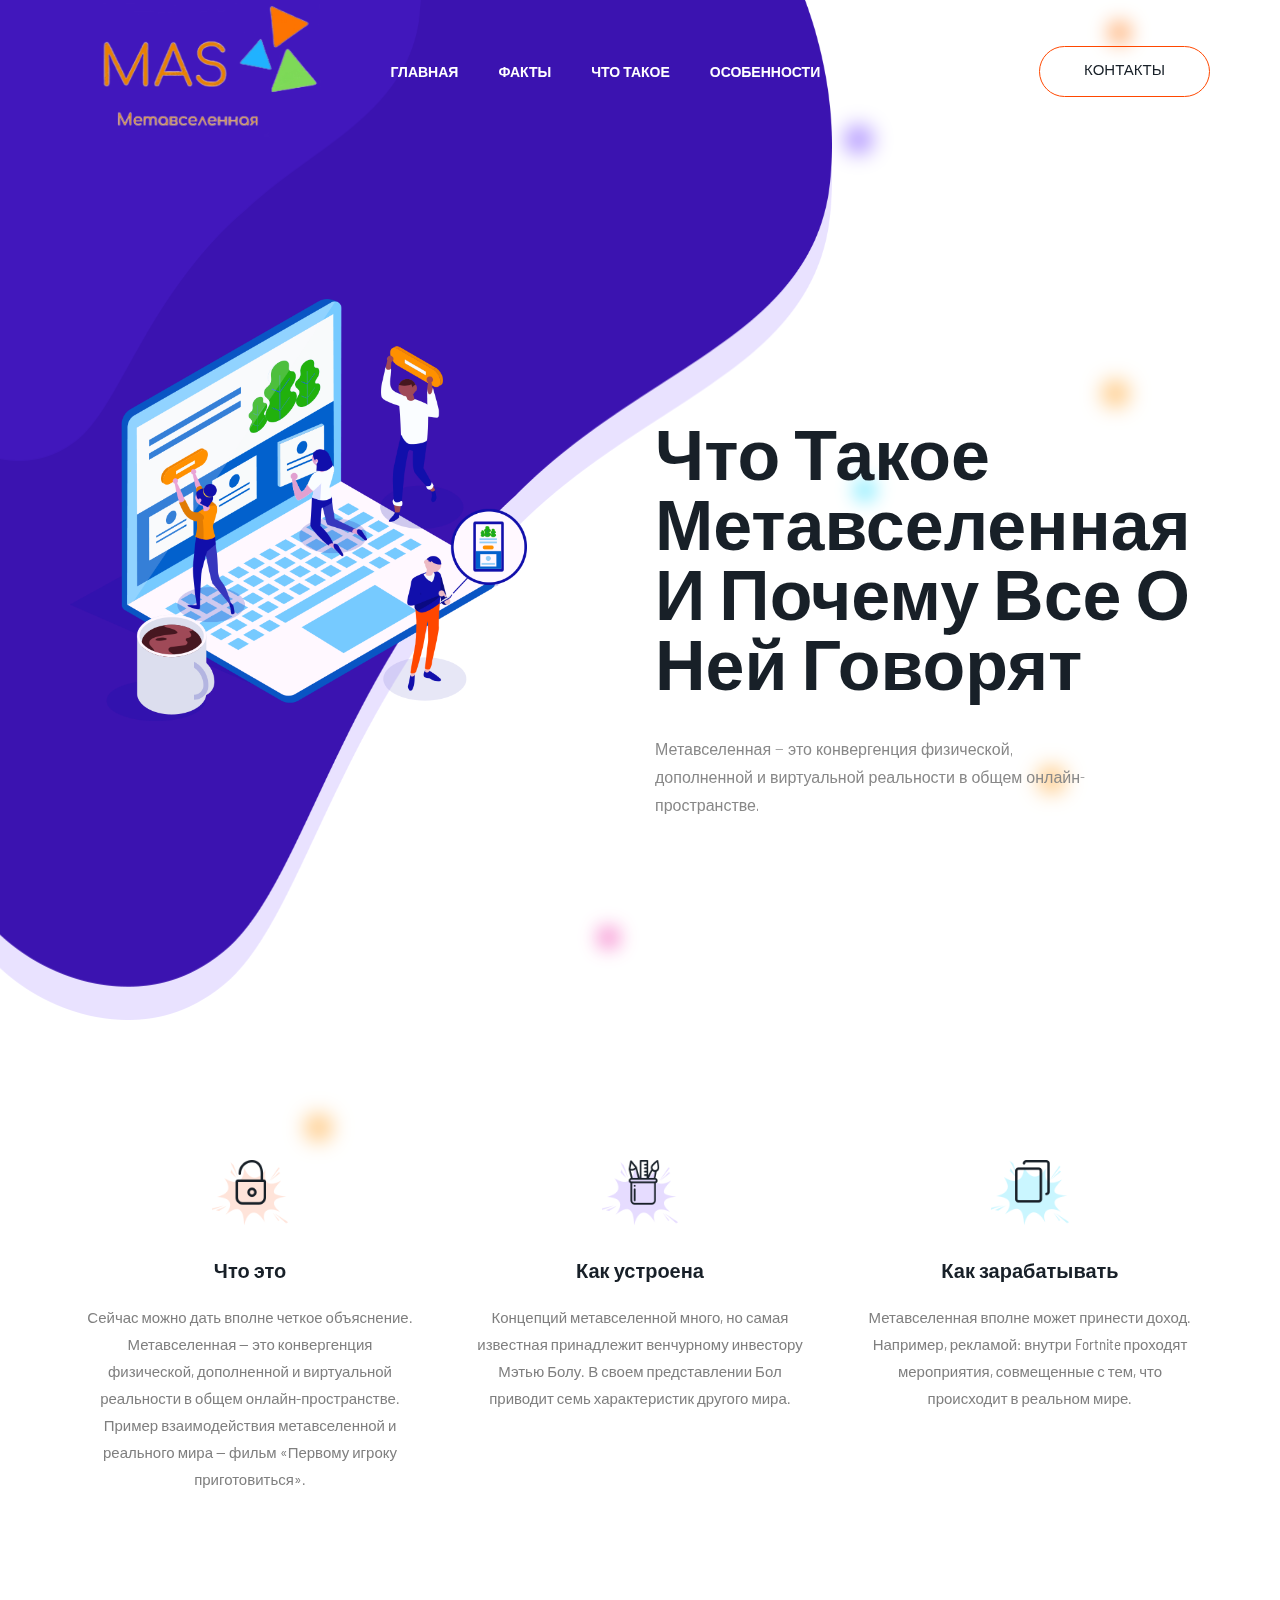
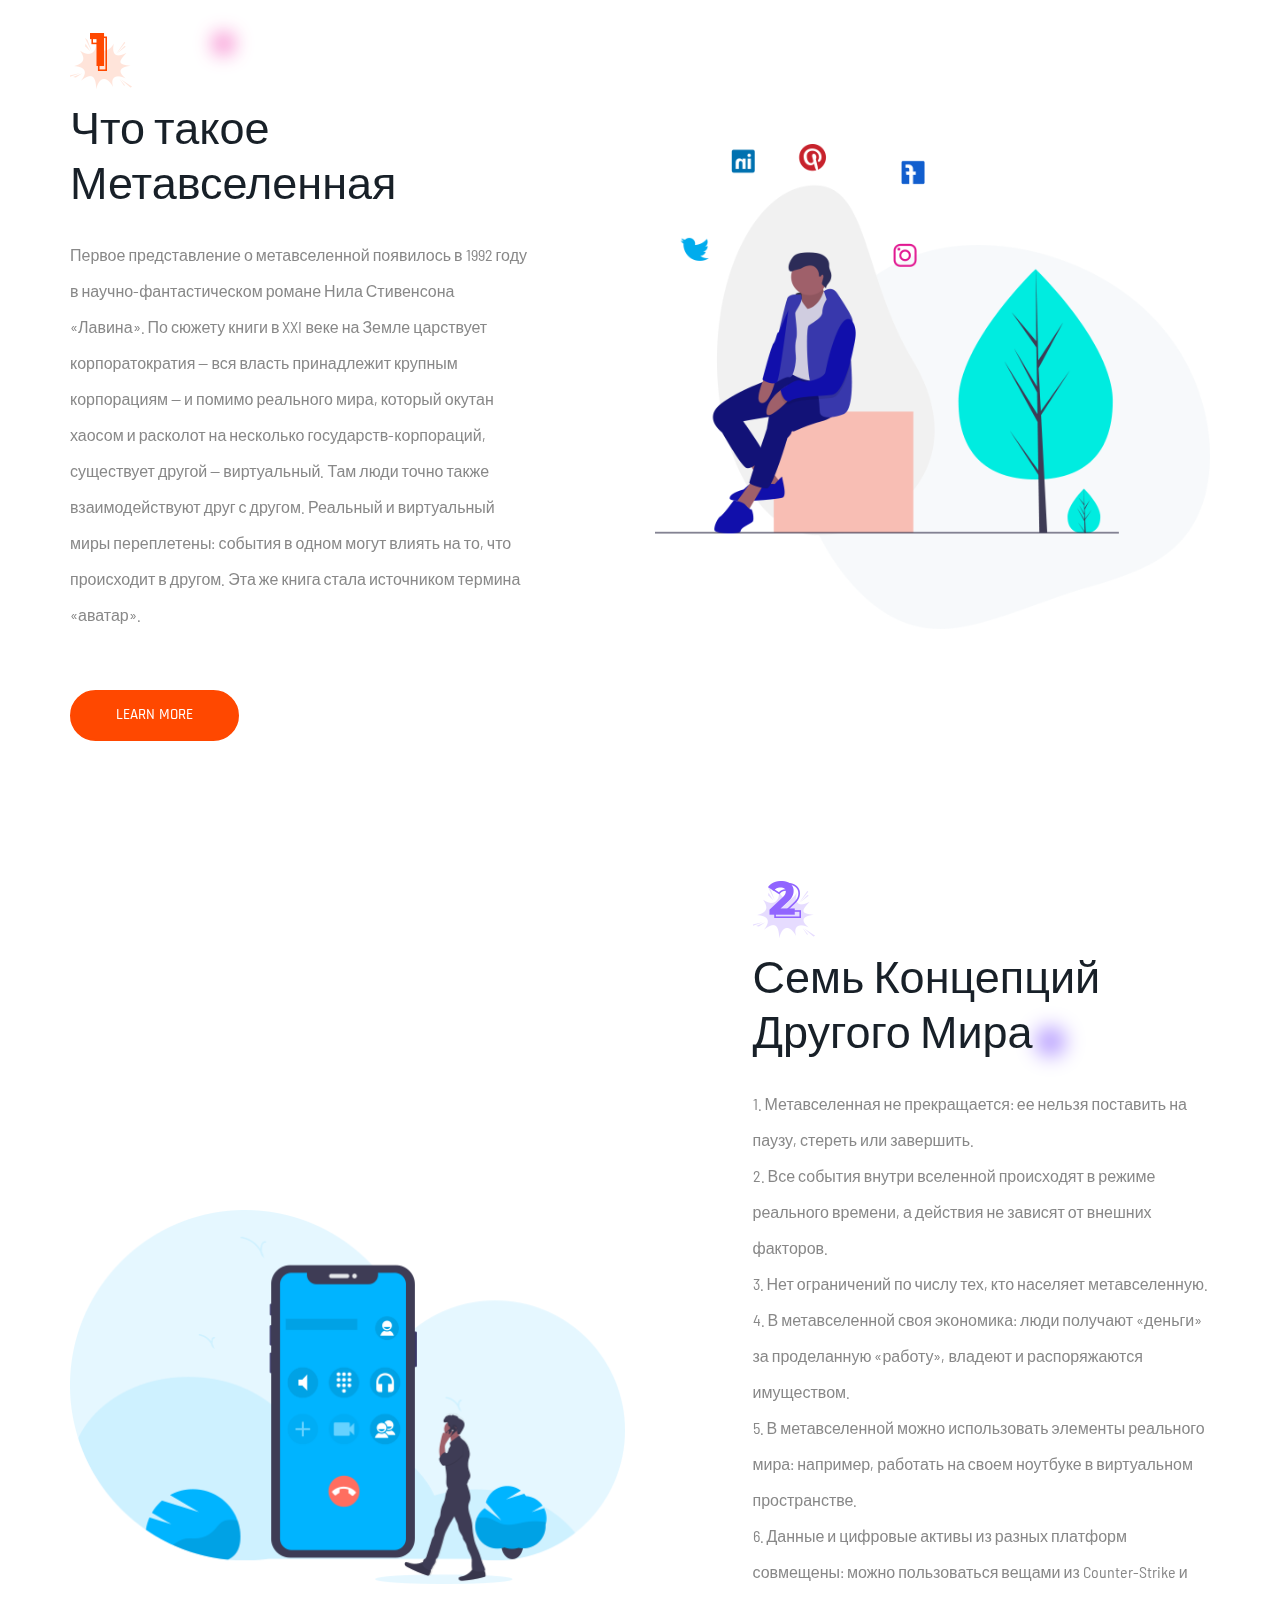
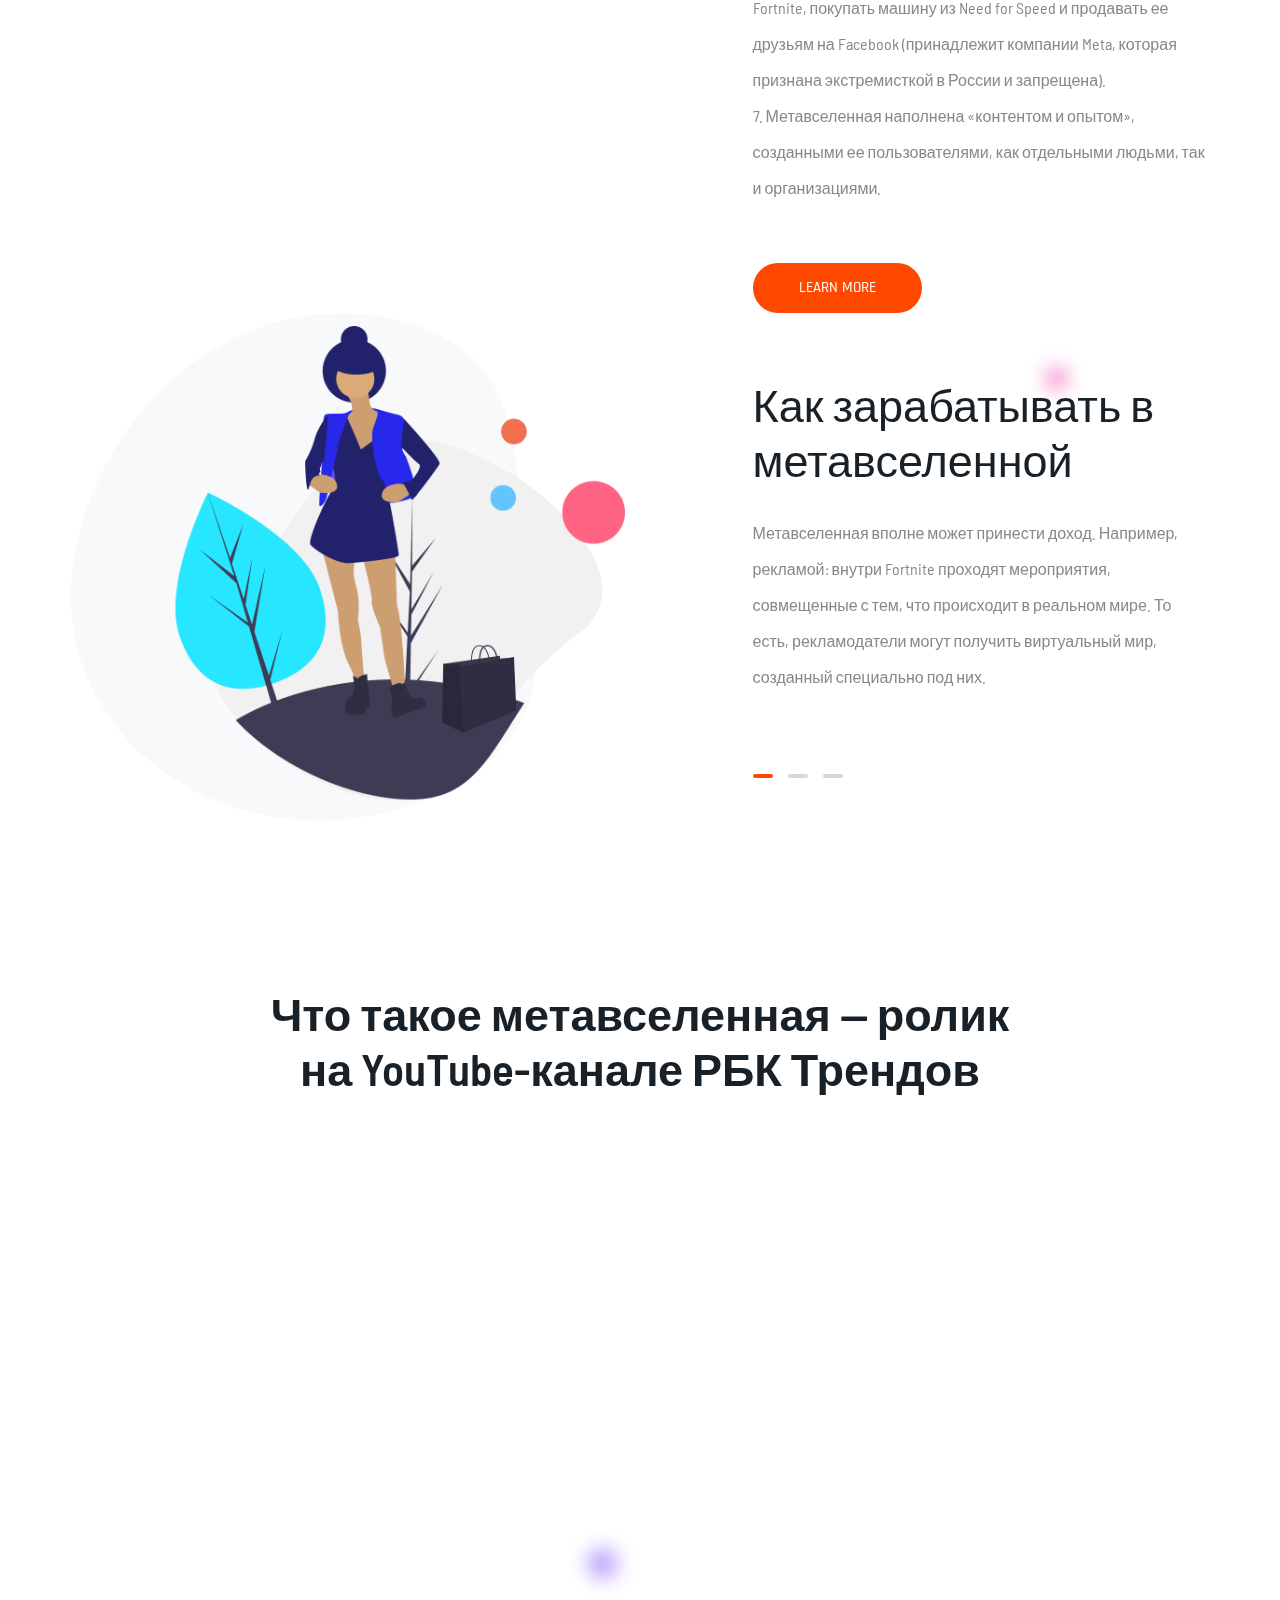
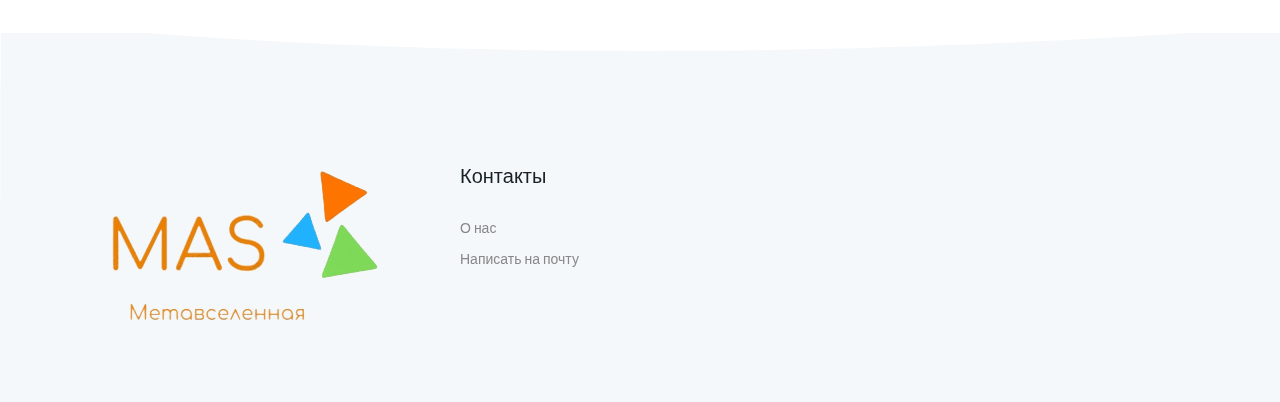
==== commit fb017799: "2" ====
--- a/index.html
+++ b/index.html
@@ -44,39 +44,31 @@
                         <div class="collapse navbar-collapse main-menu-item" id="navbarSupportedContent">
                             <ul class="navbar-nav">
                                 <li class="nav-item">
-                                    <a class="nav-link" href="index.html">Home</a>
+                                    <a class="nav-link" href="index.html">Главная</a>
                                 </li>
                                 <li class="nav-item">
-                                    <a class="nav-link" href="features.html">features</a>
+                                    <a class="nav-link" href="#facts">Факты</a>
                                 </li>
                                 <li class="nav-item">
-                                    <a class="nav-link" href="pricing.html">pricing</a>
-                                </li>
-                                <li class="nav-item dropdown">
-                                    <a class="nav-link dropdown-toggle" href="blog.html" id="navbarDropdown"
-                                        role="button" data-toggle="dropdown" aria-haspopup="true" aria-expanded="false">
-                                        Blog
+                                    <a class="nav-link" href="#what">Что такое</a>
+                                </li>
+                                <li class="nav-item">
+                                    <a class="nav-link" href="#seven">
+                                        Особенности
                                     </a>
-                                    <div class="dropdown-menu" aria-labelledby="navbarDropdown">
-                                        <a class="dropdown-item" href="blog.html"> blog</a>
-                                        <a class="dropdown-item" href="single-blog.html">Single blog</a>
-                                    </div>
-                                </li>
-                                <li class="nav-item dropdown">
-                                    <a class="nav-link dropdown-toggle" href="blog.html" id="navbarDropdown1"
-                                        role="button" data-toggle="dropdown" aria-haspopup="true" aria-expanded="false">
-                                        pages
+                                   
+                                </li>
+                                <li class="nav-item ">
+                                    <a class="nav-link" href="#video">
+                                        Видео
                                     </a>
                                     <div class="dropdown-menu" aria-labelledby="navbarDropdown1">
                                         <a class="dropdown-item" href="elements.html">Elements</a>
                                     </div>
                                 </li>
-                                <li class="nav-item">
-                                    <a class="nav-link" href="contact.html">Contact</a>
-                                </li>
                             </ul>
                         </div>
-                        <a href="#" class="d-none d-sm-block btn_1 home_page_btn">sing up</a>
+                        <a href="#contacts" class="d-none d-sm-block btn_1 home_page_btn">Контакты</a>
                     </nav>
                 </div>
             </div>
@@ -111,9 +103,7 @@
         <img src="img/animate_icon/Ellipse_3.png" alt="" class="feature_icon_5 custom-animation5">
         <img src="img/animate_icon/Ellipse_4.png" alt="" class="feature_icon_6 custom-animation6">
     </section>
-    <!--::banner part start::-->
-
-    <!--::use sasu part end::-->
+    <a name = facts></a>
     <section class="use_sasu padding_top">
         <div class="container">
             <div class="row justify-content-center">
@@ -156,6 +146,7 @@
             <div class="row align-items-center justify-content-between">
                 <div class="col-md-6 col-lg-5">
                     <div class="about_us_text">
+                        <a name="what"></a>
                         <img src="img/icon/Icon_1.png" alt="">
                         <h2>Что такое <br>
                            Метавселенная </h2>
@@ -184,6 +175,7 @@
                         <img src="img/about_img_1.png" alt="">
                     </div>
                 </div>
+                <a name="seven"></a>
                 <div class="col-md-6 col-lg-5">
                     <div class="about_us_text">
                         <img src="img/icon/Icon_2.png" alt="">
@@ -245,6 +237,7 @@
             <div class="row justify-content-center">
                 <div class="col-lg-8">
                     <div class="subscribe_part_text text-center">
+                        <a name=video></a>
                         <h2>Что такое метавселенная — ролик на YouTube-канале РБК Трендов</h2>
                         <iframe width="560" height="315" src="https://www.youtube.com/embed/Wq92PfmFGNk" title="YouTube video player" frameborder="0" allow="accelerometer; autoplay; clipboard-write; encrypted-media; gyroscope; picture-in-picture; web-share" allowfullscreen></iframe>
                                         </div>
@@ -260,6 +253,7 @@
     </section>
 
     <!--::footer_part start::-->
+    <a name="contacts"></a>
     <footer class="footer_part">
         <div class="container">
             <div class="row">
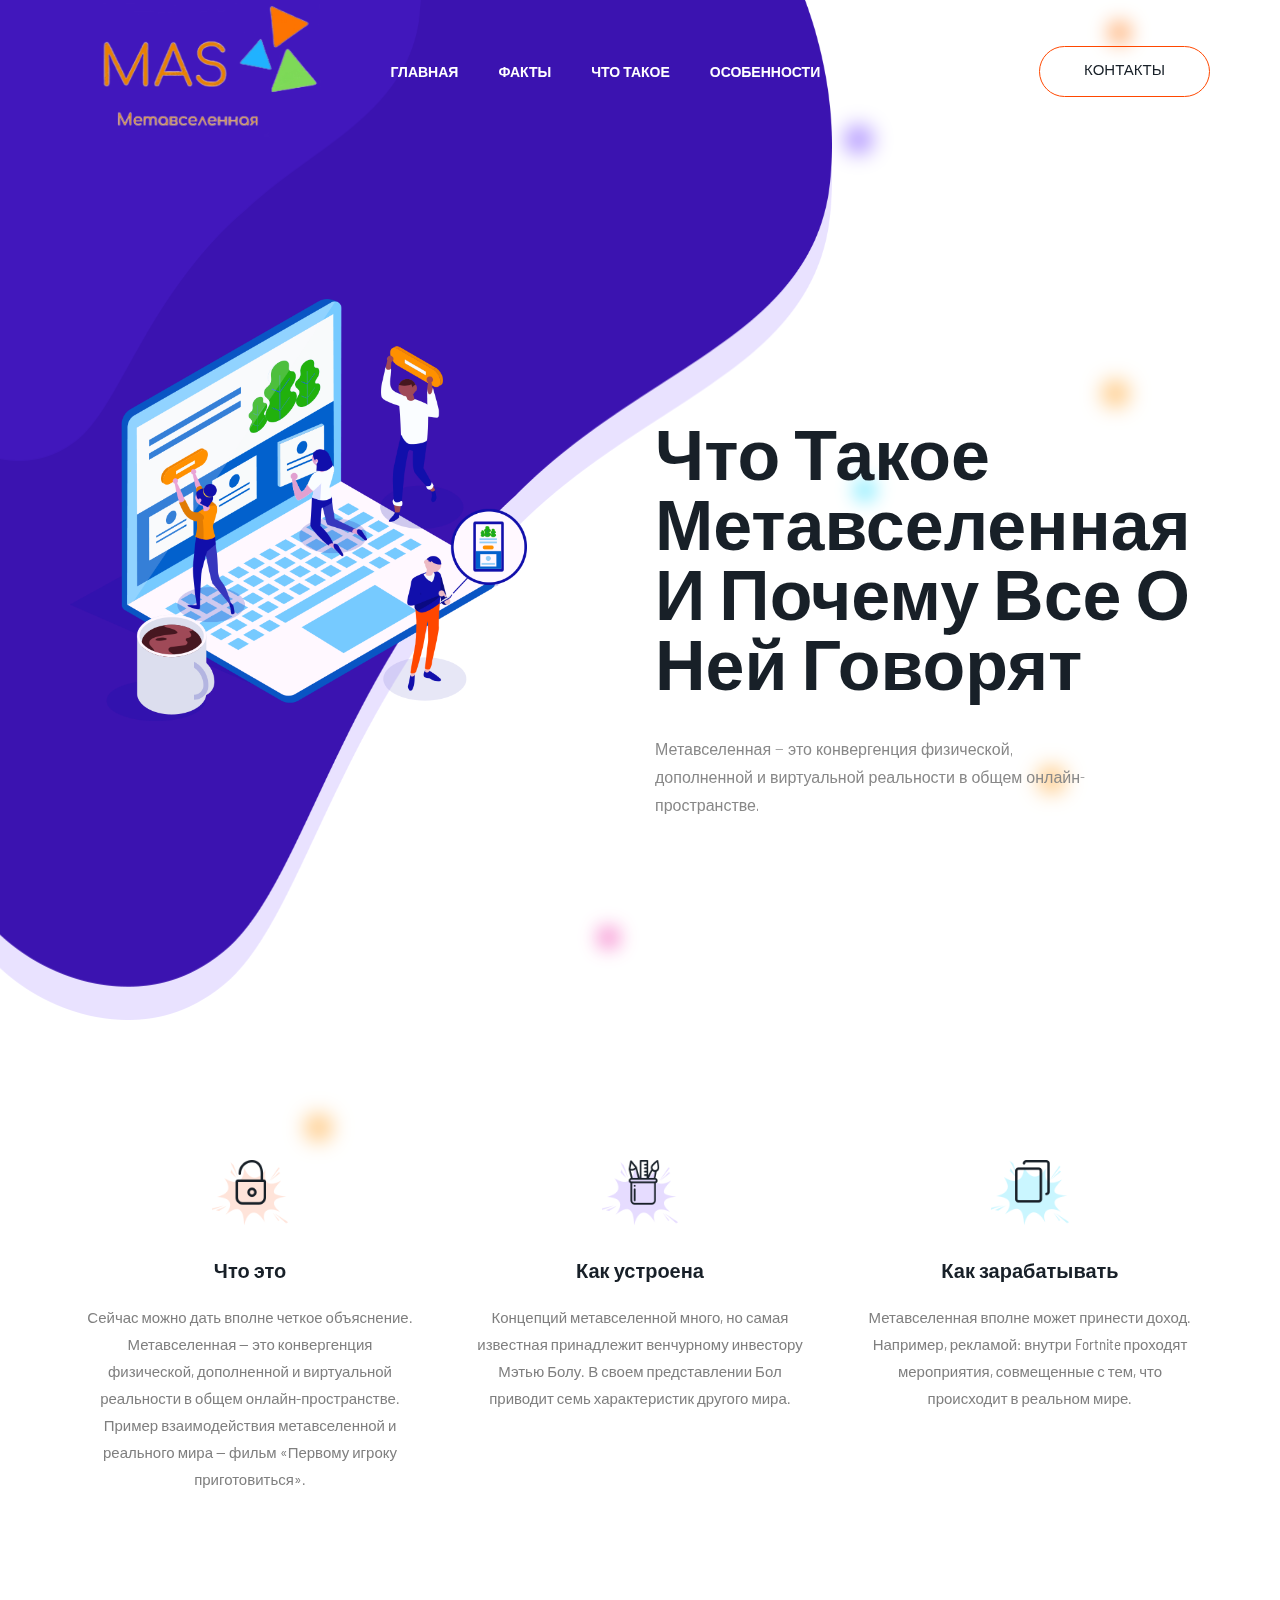
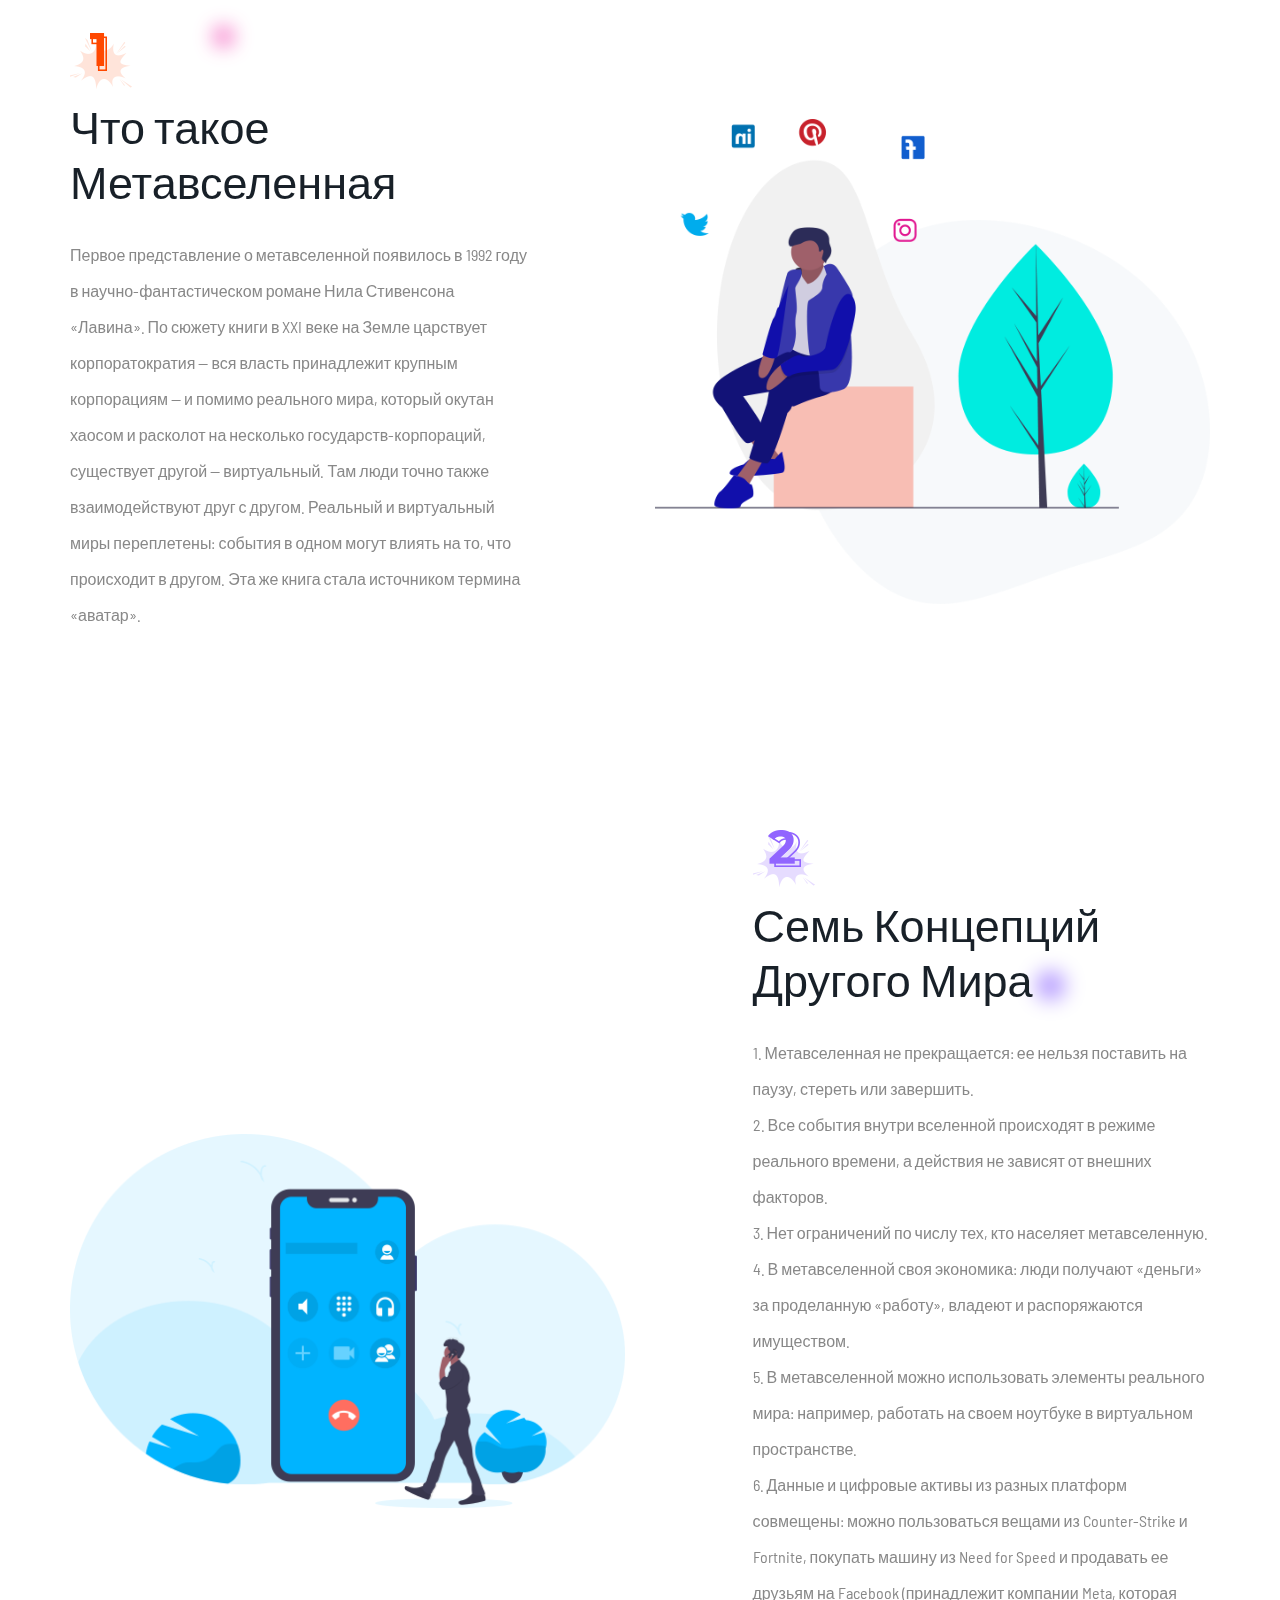
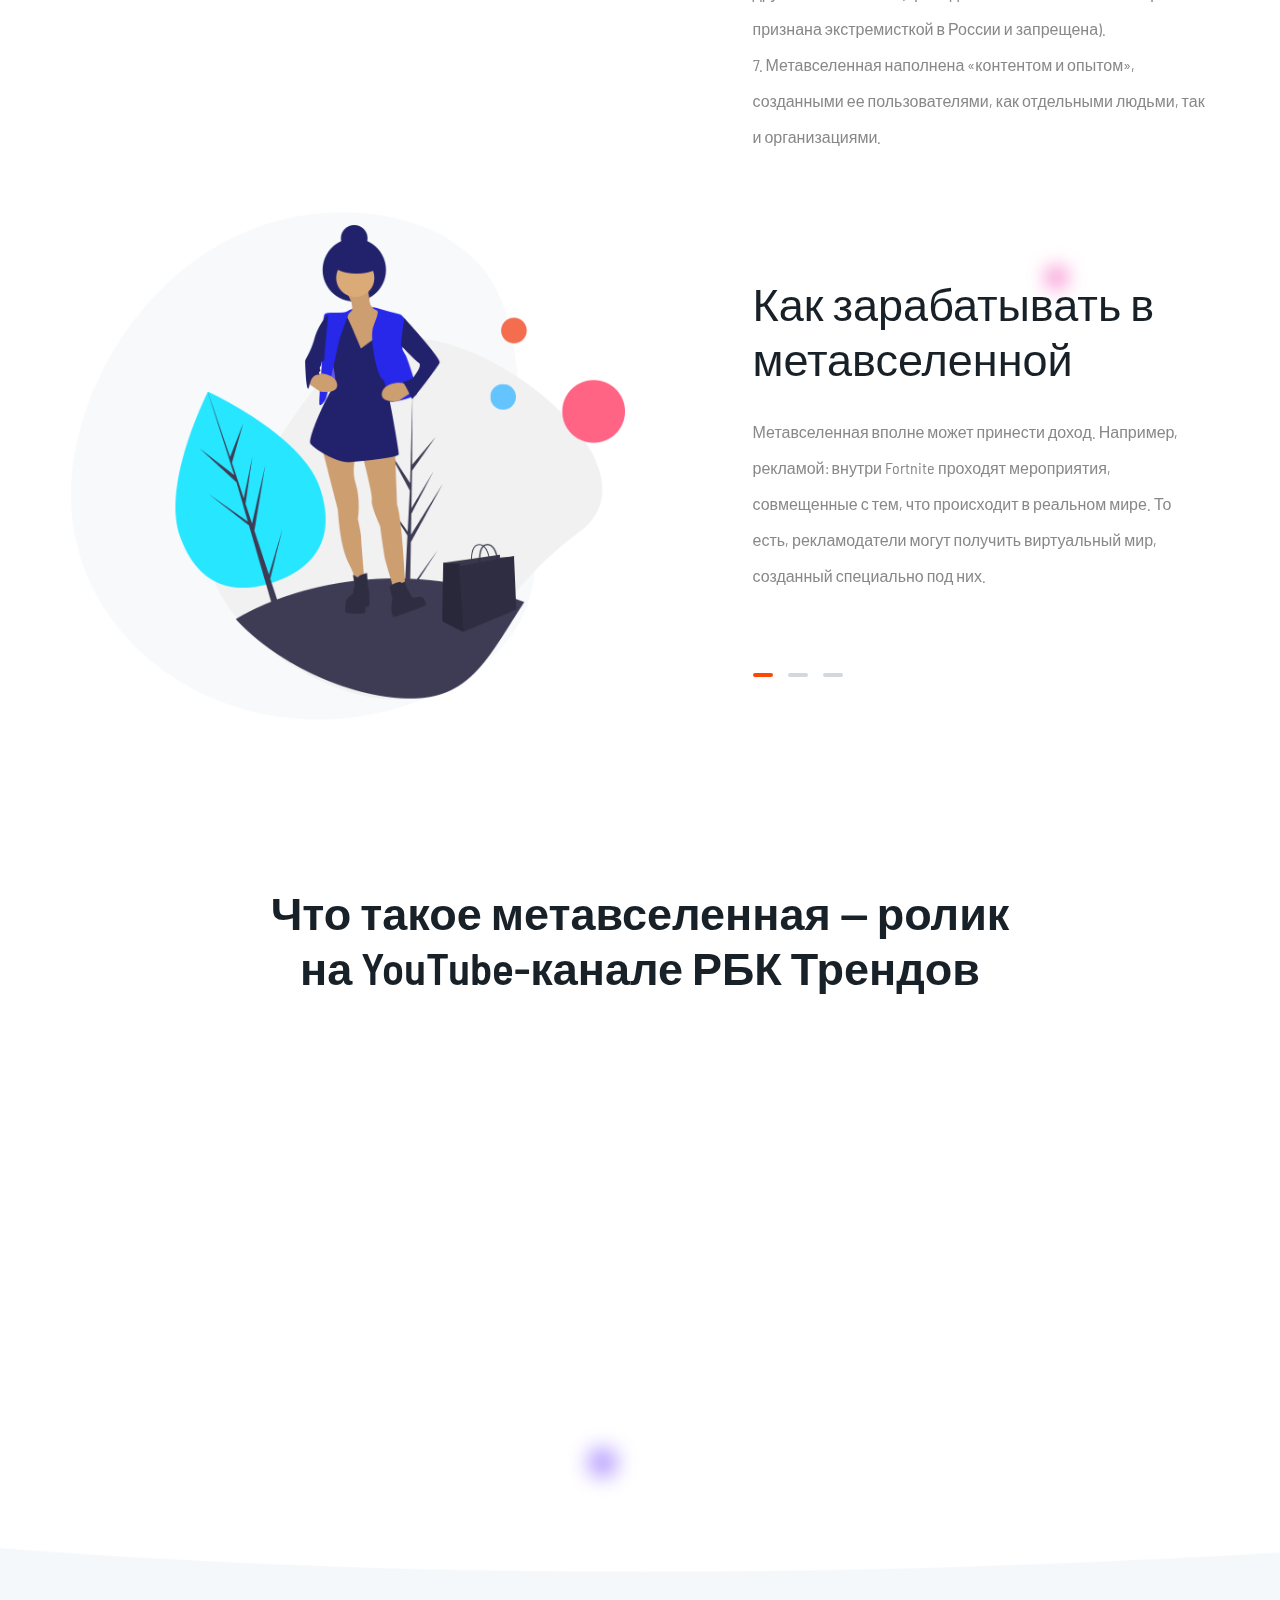
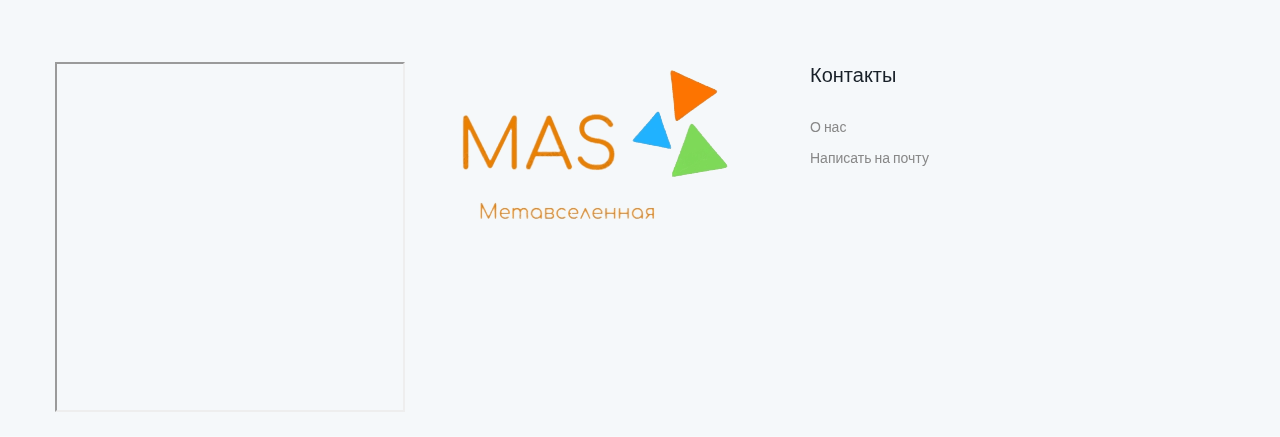
==== commit 73d03aa9: "2" ====
--- a/index.html
+++ b/index.html
@@ -152,7 +152,7 @@
                            Метавселенная </h2>
                         <p>Первое представление о метавселенной появилось в 1992 году в научно-фантастическом романе Нила Стивенсона «Лавина». По сюжету книги в XXI веке на Земле царствует корпоратократия — вся власть принадлежит крупным корпорациям — и помимо реального мира, который окутан хаосом и расколот на несколько государств-корпораций, существует другой — виртуальный. Там люди точно также взаимодействуют друг с другом. Реальный и виртуальный миры переплетены: события в одном могут влиять на то, что происходит в другом. Эта же книга стала источником термина «аватар».
                         </p>
-                        <a href="#" class="btn_2">learn more</a>
+                       
                     </div>
                 </div>
                 <div class="col-md-6 col-lg-6">
@@ -188,7 +188,7 @@
                            6. Данные и цифровые активы из разных платформ совмещены: можно пользоваться вещами из Counter-Strike и Fortnite, покупать машину из Need for Speed и продавать ее друзьям на Facebook (принадлежит компании Meta, которая признана экстремисткой в России и запрещена).<br>
                            7. Метавселенная наполнена «контентом и опытом», созданными ее пользователями, как отдельными людьми, так и организациями.<br>
                            </p>
-                        <a href="#" class="btn_2">learn more</a>
+                       
                     </div>
                 </div>
             </div>
@@ -257,6 +257,12 @@
     <footer class="footer_part">
         <div class="container">
             <div class="row">
+                <iframe class="chatbot"
+                allow="microphone;"
+                width="350"
+                height="350"
+                src="https://console.dialogflow.com/api-client/demo/embedded/8e130d6f-6064-4e7e-9686-d4ff46f9d420">
+            </iframe>
                 <div class="col-sm-8 col-md-4 col-lg-4">
                     <div class="single_footer_part">
                         <a href="index.html" class="footer_logo_iner"> <img src="img/footer_logo.png" alt="#"> </a>
--- a/css/style.css
+++ b/css/style.css
@@ -14,6 +14,7 @@
   margin: 0;
   font-size: 14px;
 }
+
 
 /* line 9, ../../01 cl html template/03_jun 2019/185 Ecobit SAAS html/sass/_common.scss */
 .message_submit_form:focus {
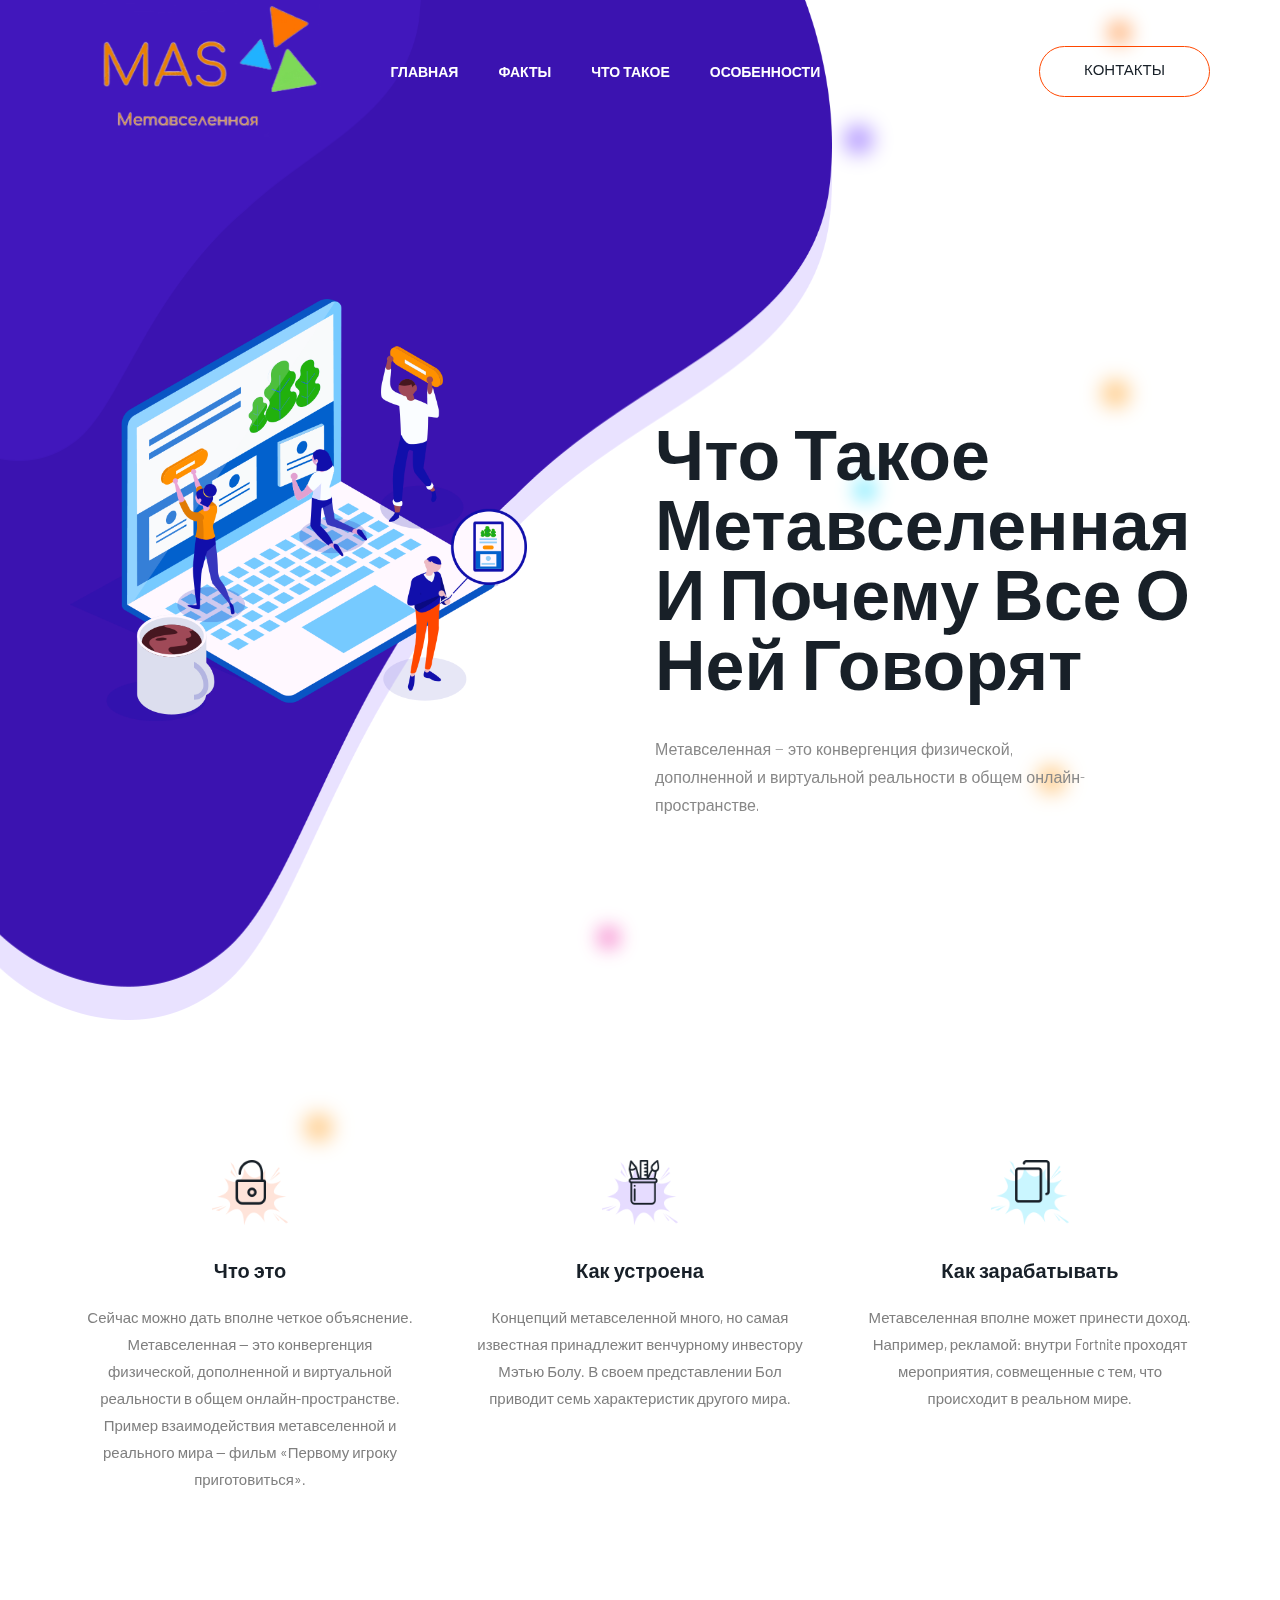
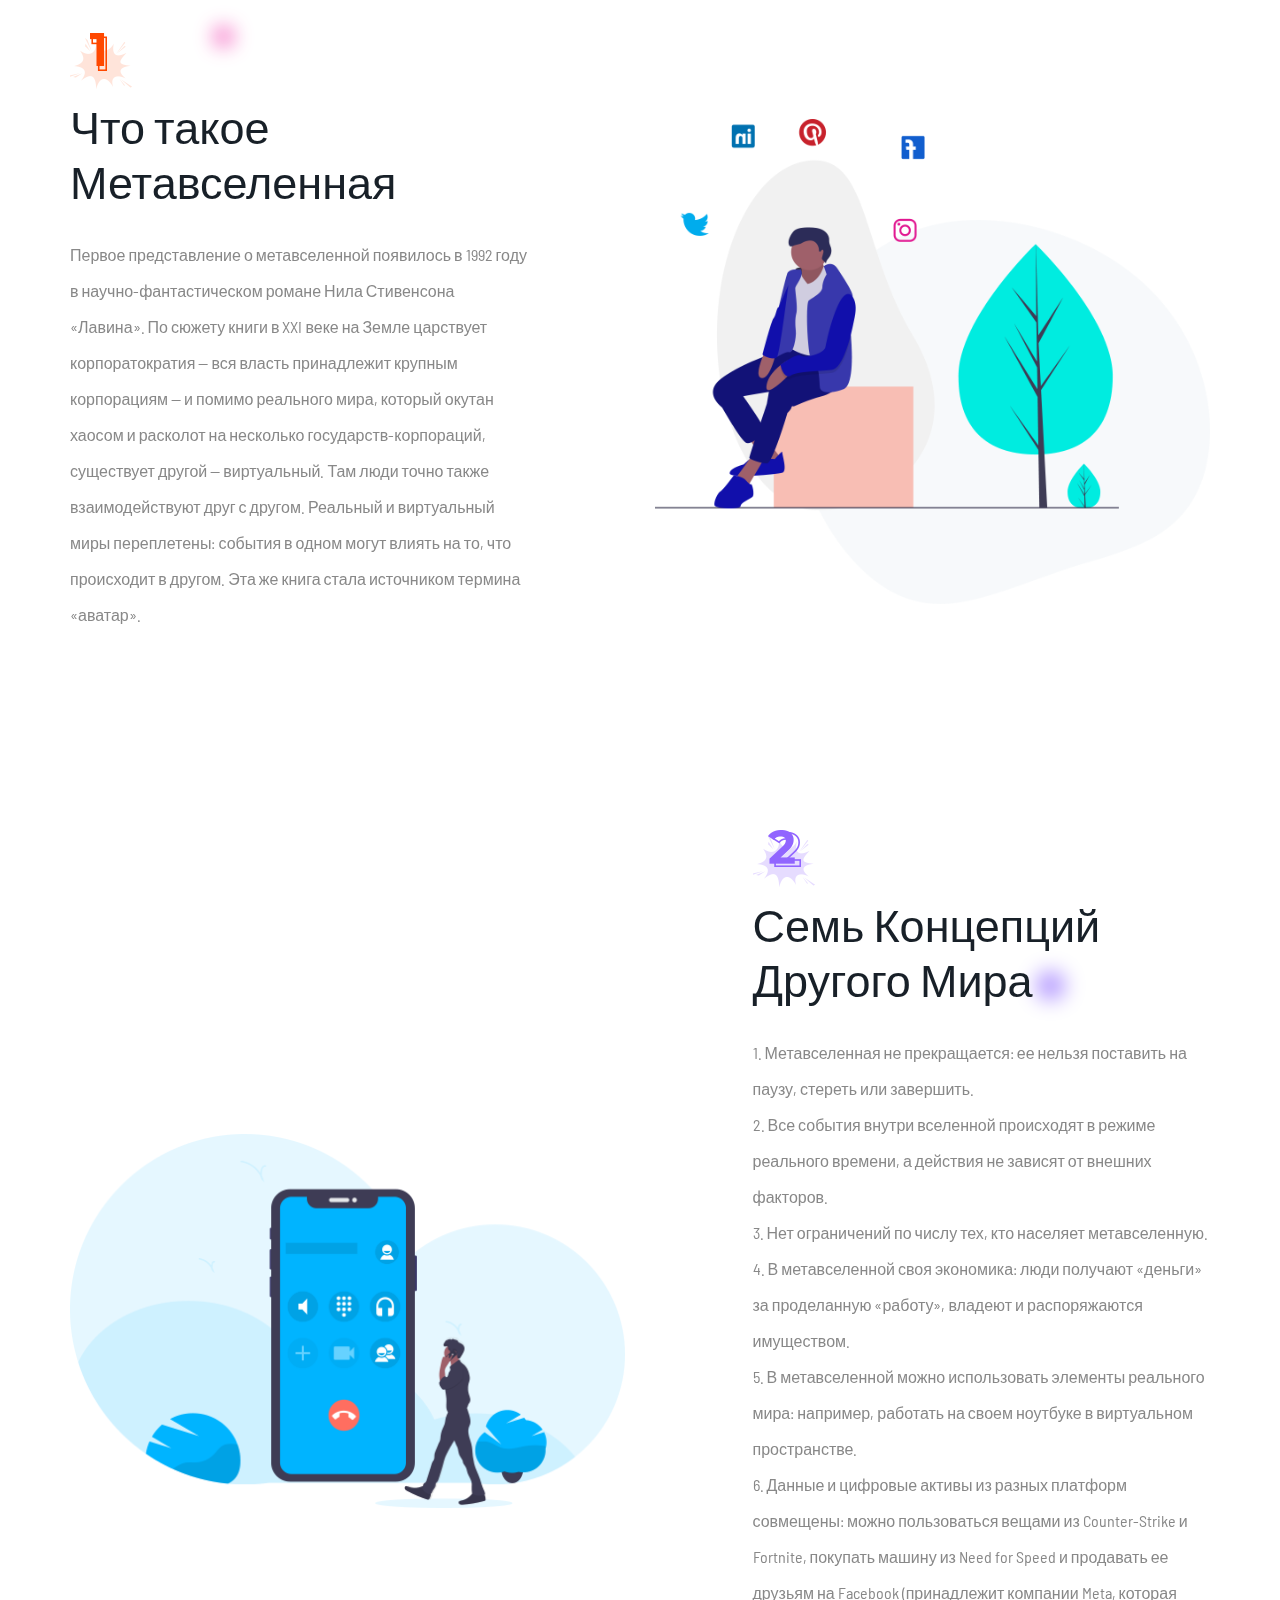
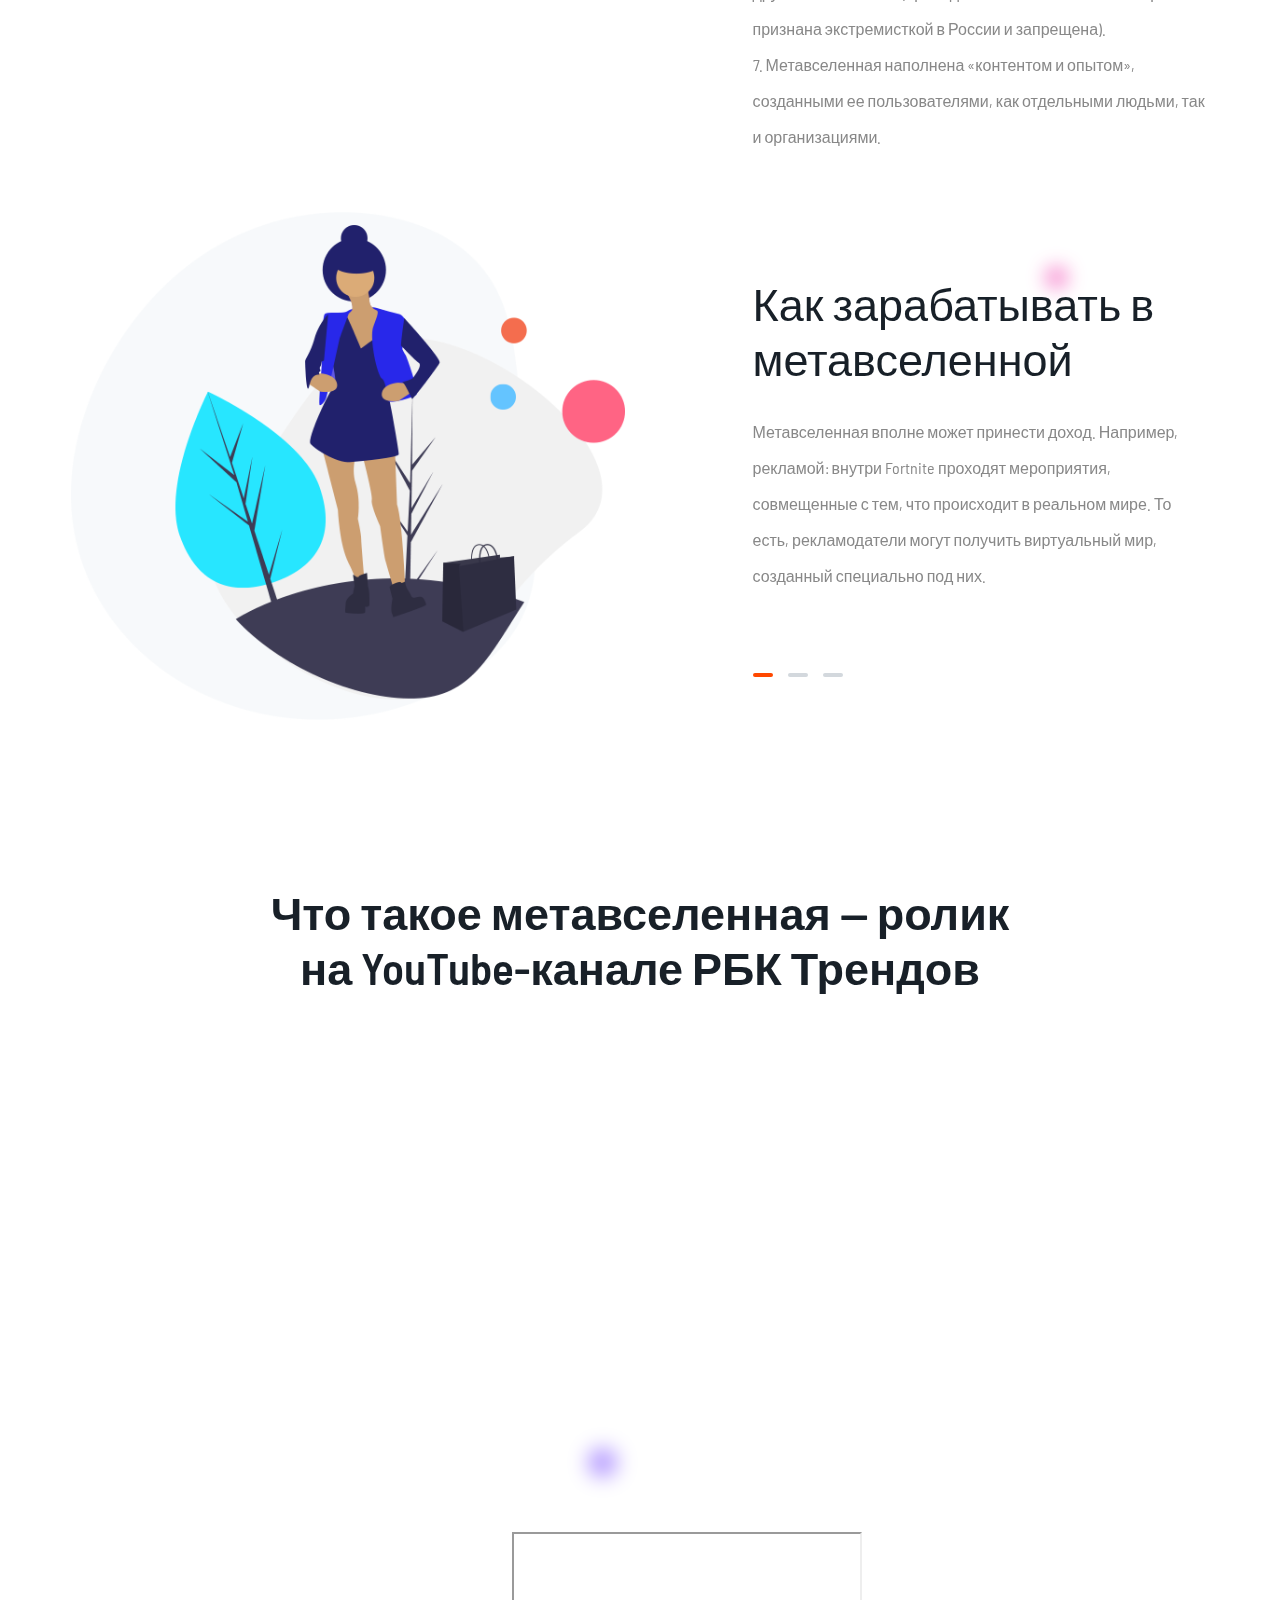
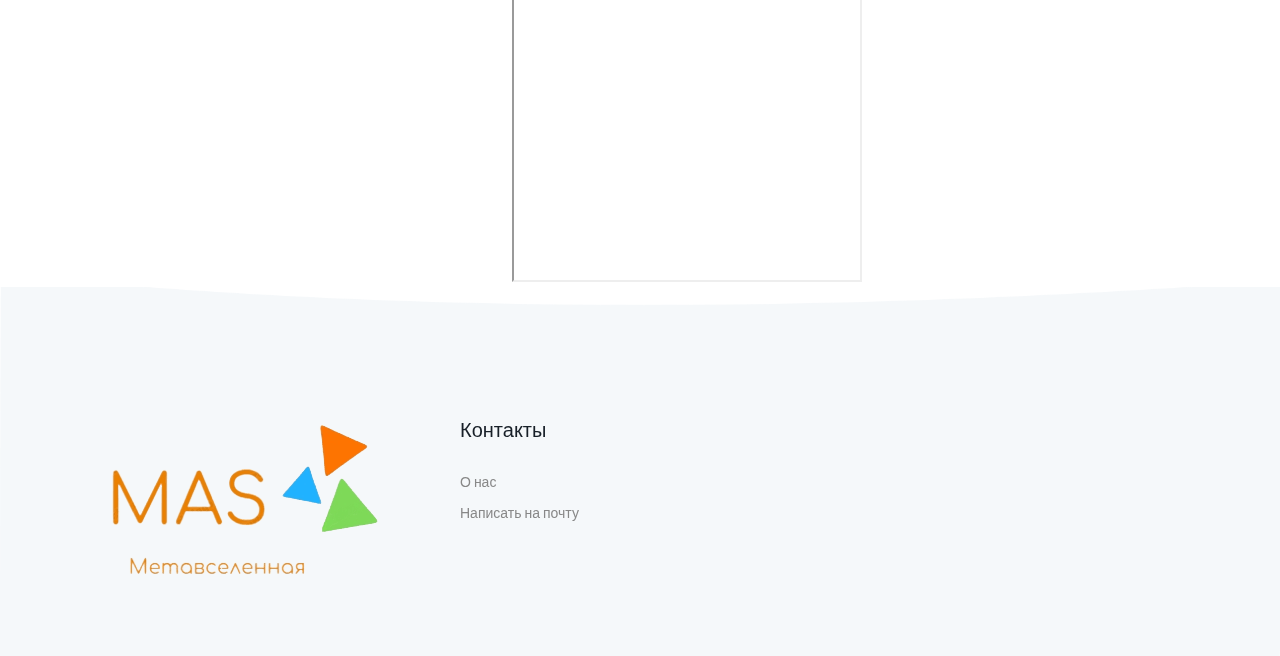
==== commit ff8a9804: "2" ====
--- a/index.html
+++ b/index.html
@@ -254,15 +254,16 @@
 
     <!--::footer_part start::-->
     <a name="contacts"></a>
+    <iframe class="chatbot"
+    allow="microphone;"
+    width="350"
+    height="350"
+    src="https://console.dialogflow.com/api-client/demo/embedded/8e130d6f-6064-4e7e-9686-d4ff46f9d420">
+</iframe>
     <footer class="footer_part">
         <div class="container">
             <div class="row">
-                <iframe class="chatbot"
-                allow="microphone;"
-                width="350"
-                height="350"
-                src="https://console.dialogflow.com/api-client/demo/embedded/8e130d6f-6064-4e7e-9686-d4ff46f9d420">
-            </iframe>
+               
                 <div class="col-sm-8 col-md-4 col-lg-4">
                     <div class="single_footer_part">
                         <a href="index.html" class="footer_logo_iner"> <img src="img/footer_logo.png" alt="#"> </a>
@@ -272,10 +273,12 @@
                 <div class="col-sm-4 col-md-4 col-lg-2">
                     <div class="single_footer_part">
                         <h4>Контакты</h4>
+                      
                         <ul class="list-unstyled">
                             <li><a href="about.html">О нас</a></li>
                             <li><a href= "mailto:mat.dyuzhev@yandex.ru">Написать на почту</a></li>
                         </ul>
+                        
                     </div>
                 
         </div>
--- a/css/style.css
+++ b/css/style.css
@@ -14,7 +14,10 @@
   margin: 0;
   font-size: 14px;
 }
-
+.chatbot{
+  position: relative;
+  left: 40%;
+}
 
 /* line 9, ../../01 cl html template/03_jun 2019/185 Ecobit SAAS html/sass/_common.scss */
 .message_submit_form:focus {
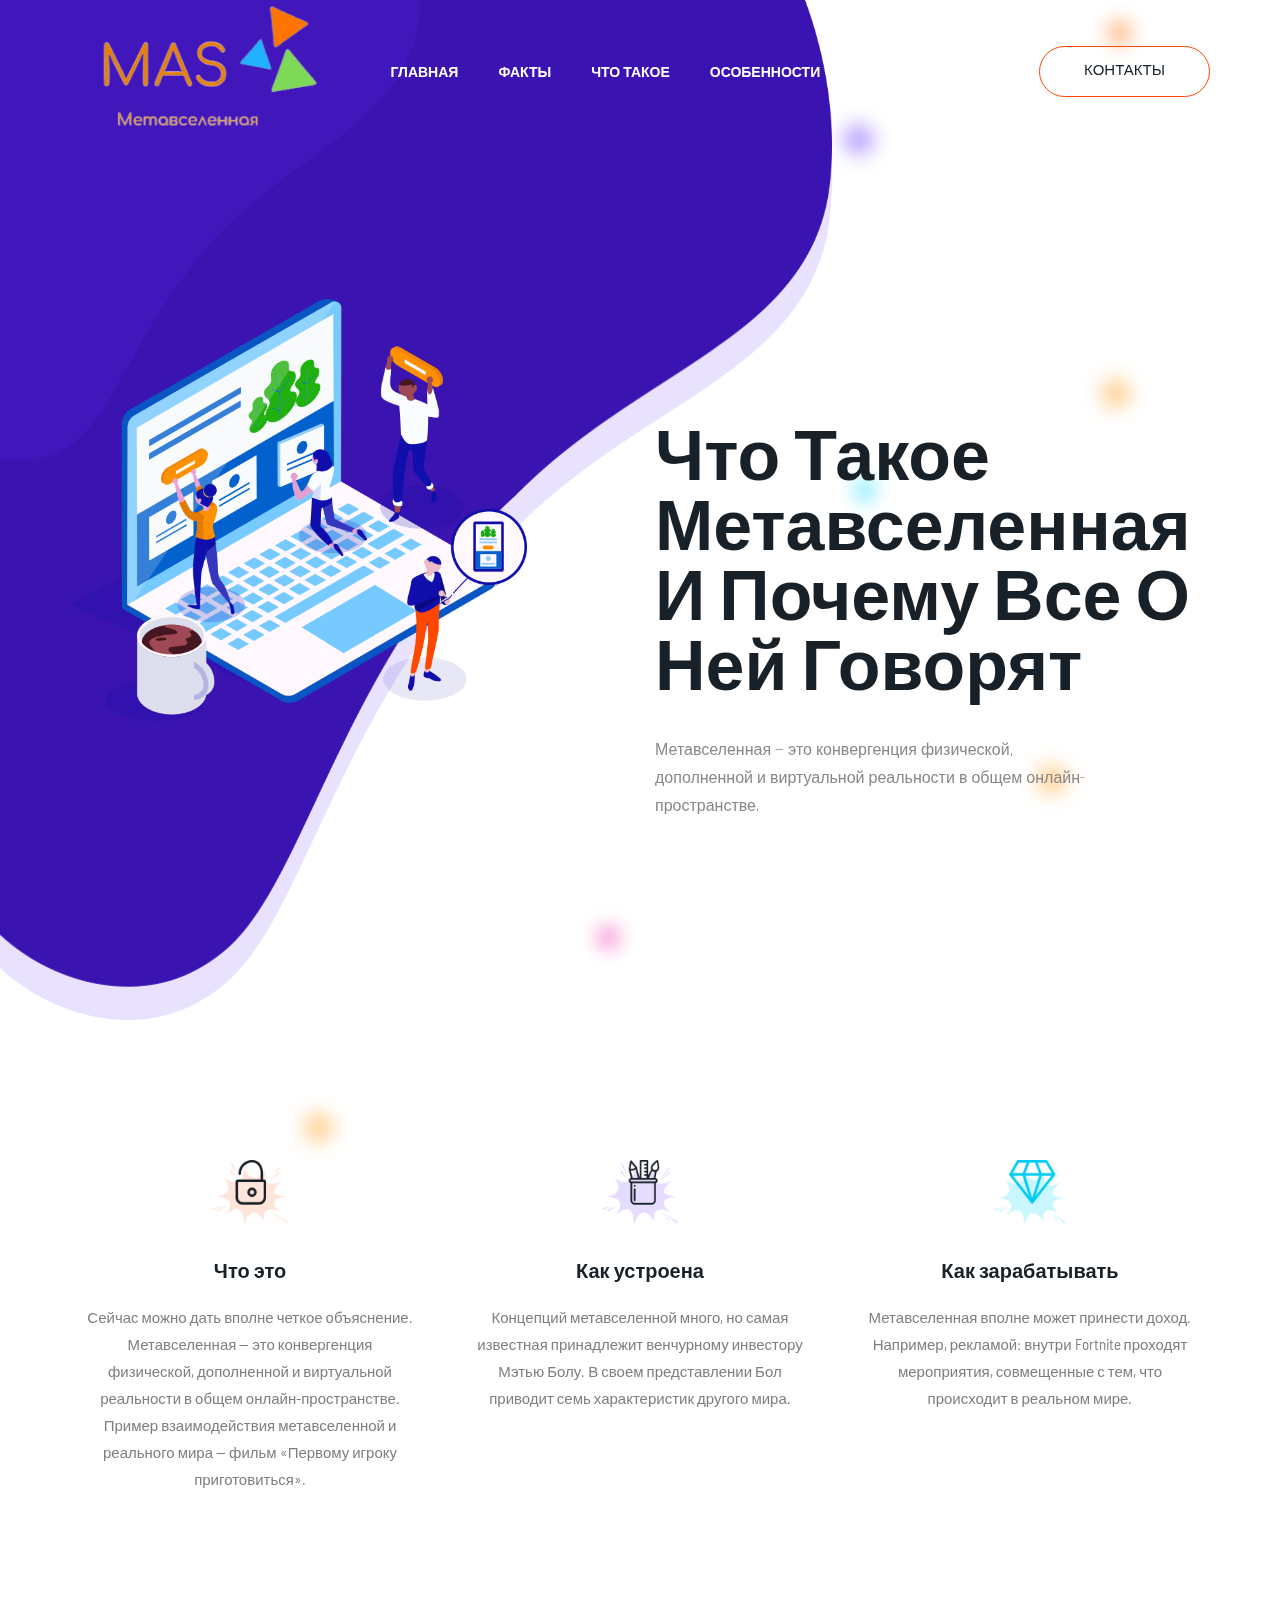
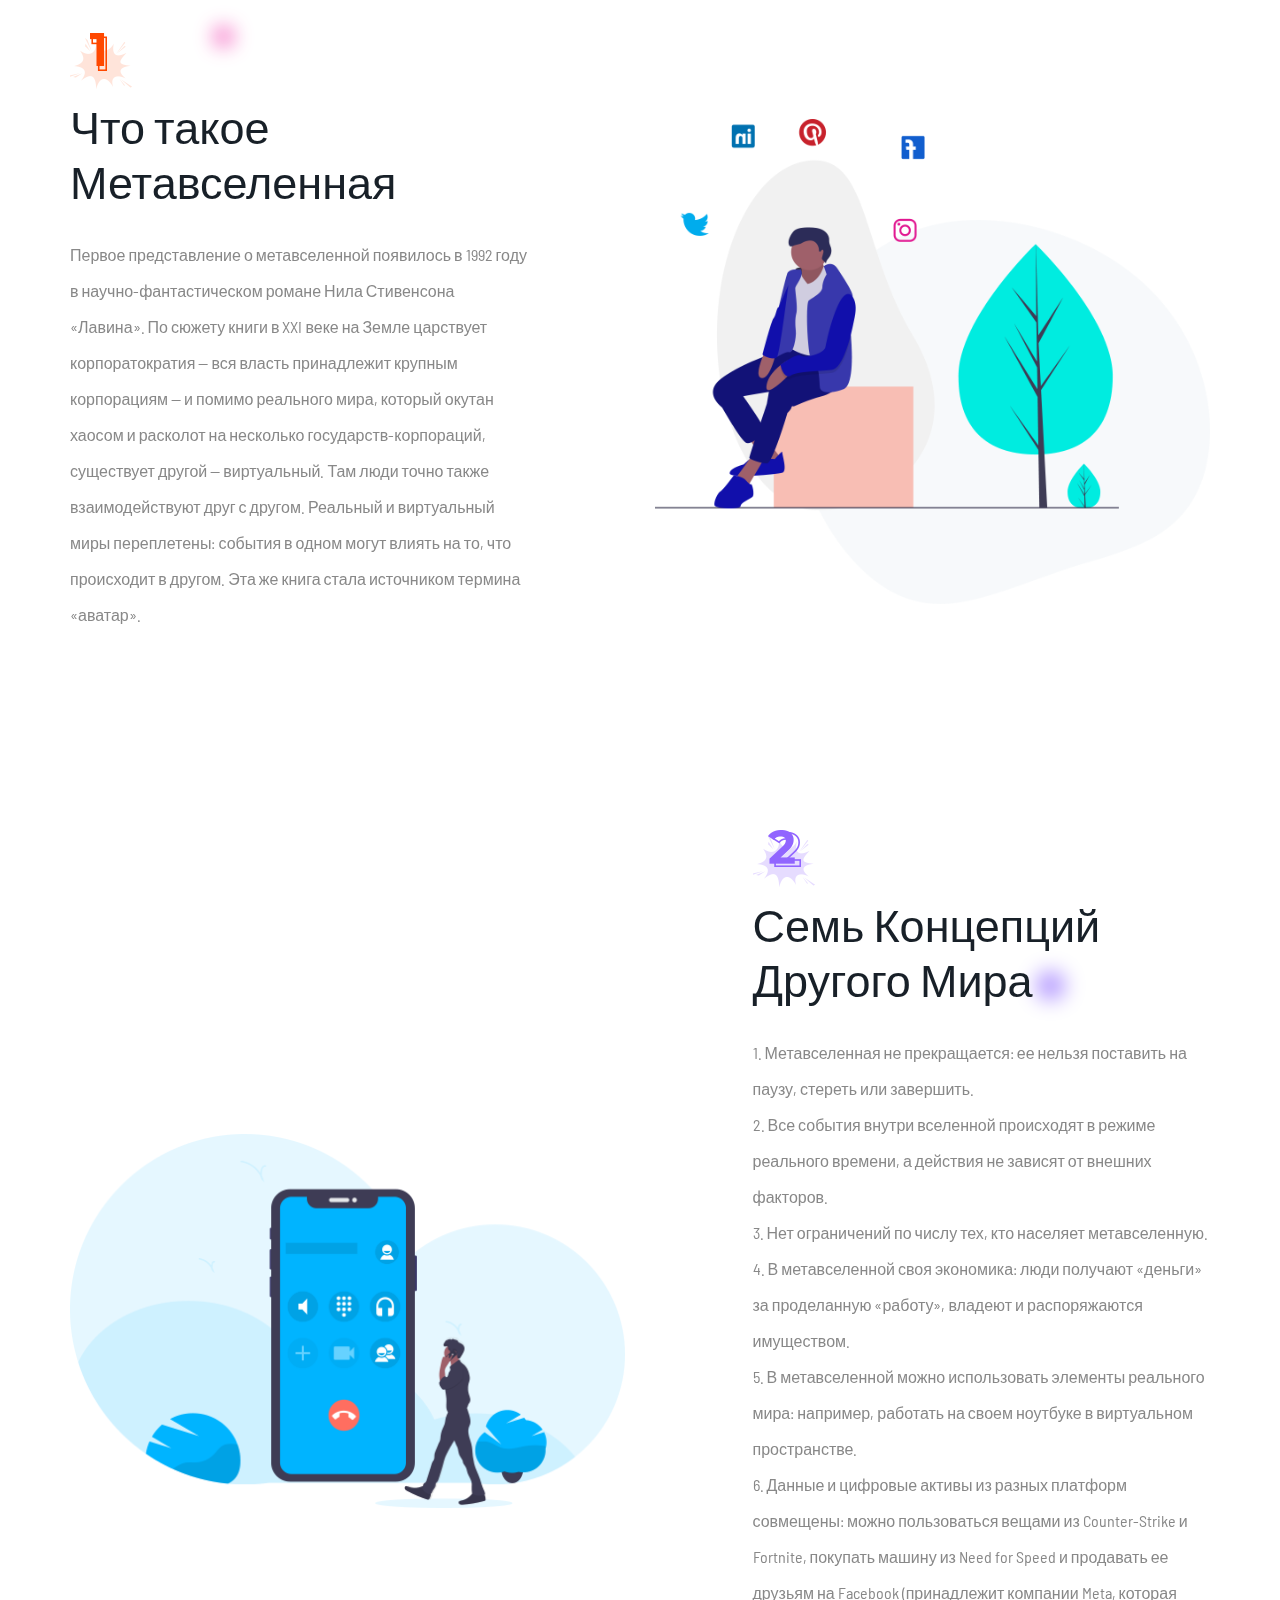
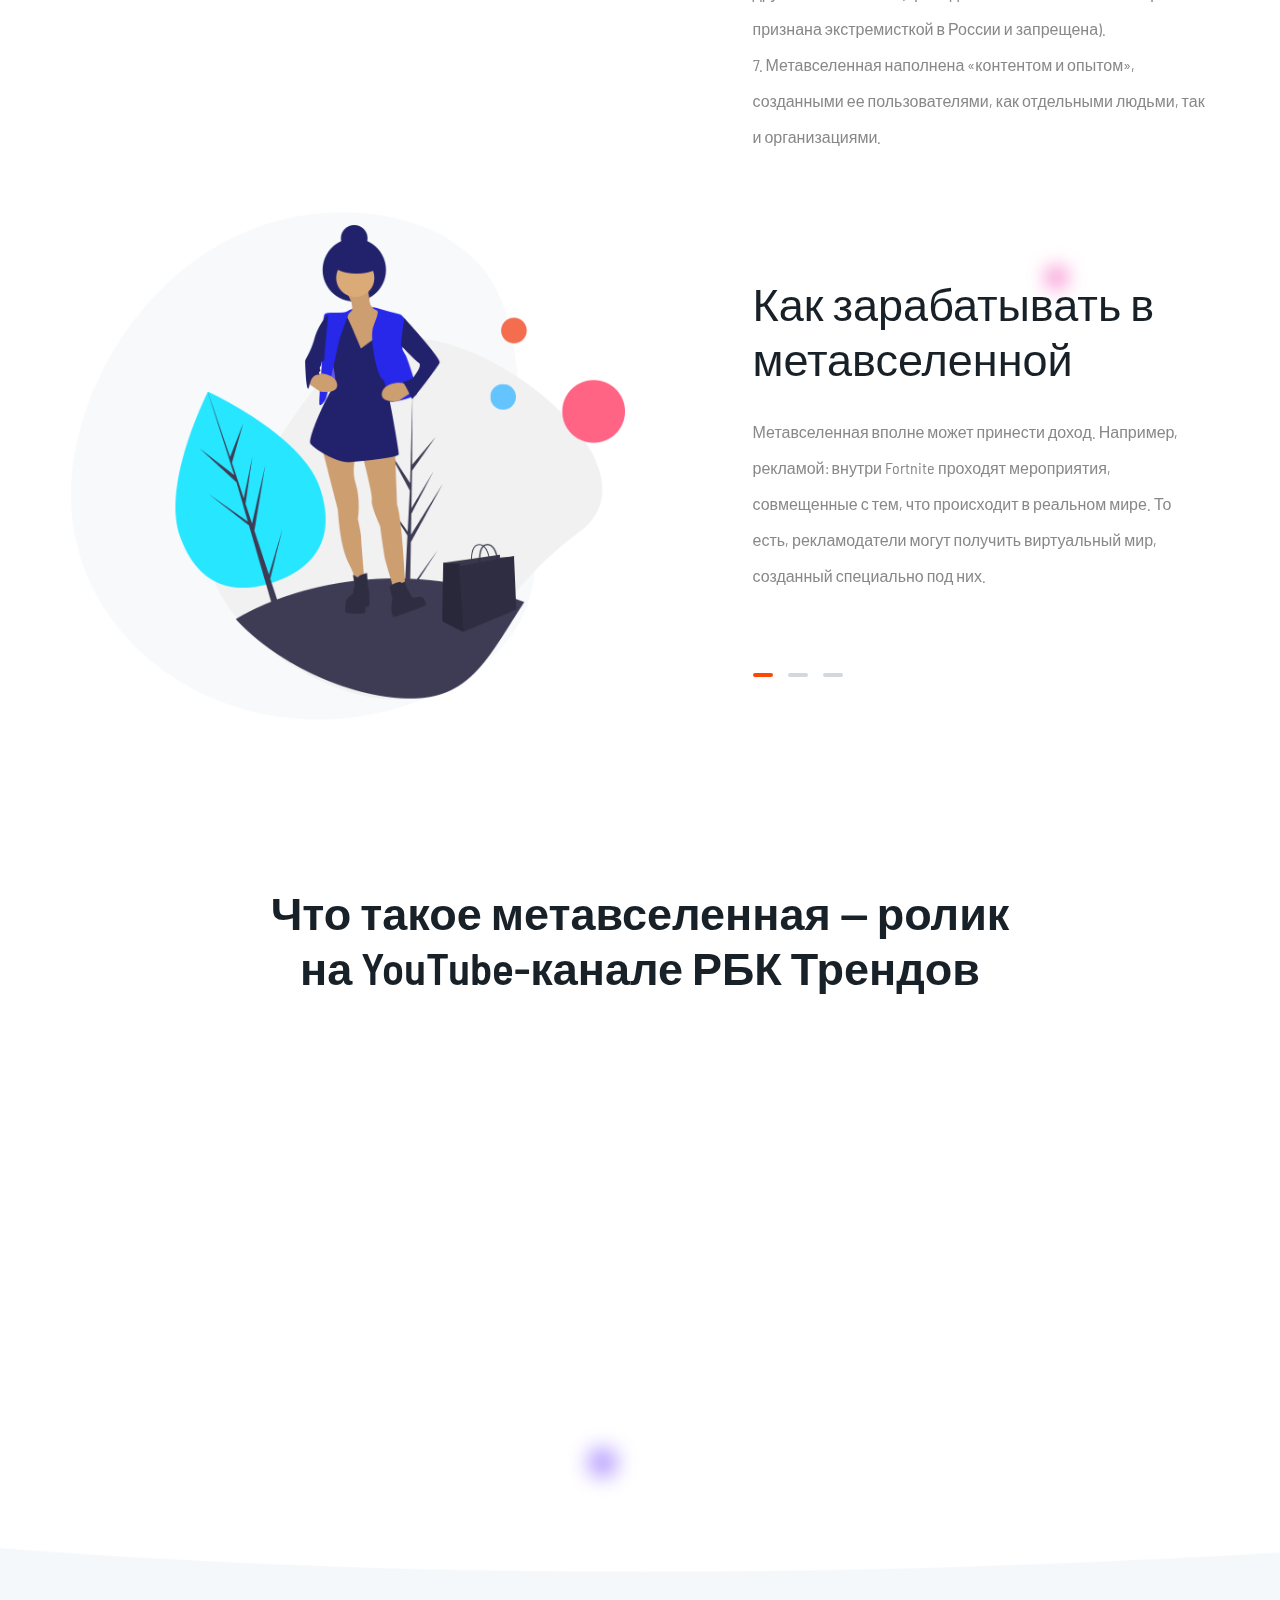
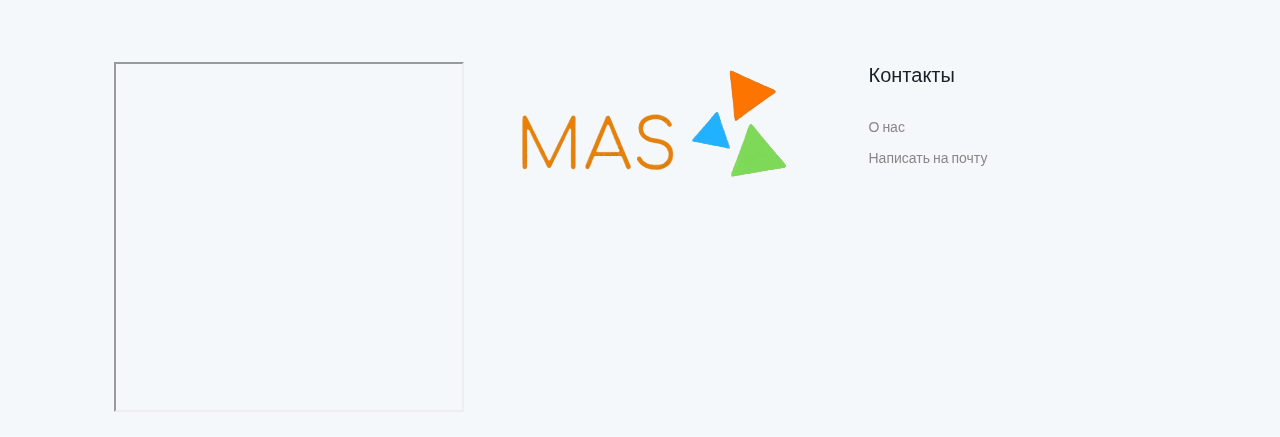
==== commit 2cb96f81: "3" ====
--- a/index.html
+++ b/index.html
@@ -128,7 +128,7 @@
                 <div class="col-lg-4 col-sm-6">
                     <div class="single_feature">
                         <div class="single_feature_part">
-                            <img src="img/icon/feature_icon_3.png" alt="">
+                            <img src="img/icon/pricing_icon_3.png" alt="">
                             <h4>Как зарабатывать</h4>
                             <p>Метавселенная вполне может принести доход. Например, рекламой: внутри Fortnite проходят мероприятия, совмещенные с тем, что происходит в реальном мире.</p>
                         </div>
@@ -239,7 +239,7 @@
                     <div class="subscribe_part_text text-center">
                         <a name=video></a>
                         <h2>Что такое метавселенная — ролик на YouTube-канале РБК Трендов</h2>
-                        <iframe width="560" height="315" src="https://www.youtube.com/embed/Wq92PfmFGNk" title="YouTube video player" frameborder="0" allow="accelerometer; autoplay; clipboard-write; encrypted-media; gyroscope; picture-in-picture; web-share" allowfullscreen></iframe>
+                        <iframe class="container" width="560" height="315" src="https://www.youtube.com/embed/Wq92PfmFGNk" title="YouTube video player" frameborder="0" allow="accelerometer; autoplay; clipboard-write; encrypted-media; gyroscope; picture-in-picture; web-share" allowfullscreen></iframe>
                                         </div>
                                     </div>
                                 </div>
@@ -254,16 +254,15 @@
 
     <!--::footer_part start::-->
     <a name="contacts"></a>
-    <iframe class="chatbot"
-    allow="microphone;"
-    width="350"
-    height="350"
-    src="https://console.dialogflow.com/api-client/demo/embedded/8e130d6f-6064-4e7e-9686-d4ff46f9d420">
-</iframe>
     <footer class="footer_part">
         <div class="container">
             <div class="row">
-               
+                <iframe class="chatbot"
+                        allow="microphone;"
+                        width="350"
+                       height="350"
+                        src="https://console.dialogflow.com/api-client/demo/embedded/8e130d6f-6064-4e7e-9686-d4ff46f9d420">
+                    </iframe>
                 <div class="col-sm-8 col-md-4 col-lg-4">
                     <div class="single_footer_part">
                         <a href="index.html" class="footer_logo_iner"> <img src="img/footer_logo.png" alt="#"> </a>
@@ -273,7 +272,7 @@
                 <div class="col-sm-4 col-md-4 col-lg-2">
                     <div class="single_footer_part">
                         <h4>Контакты</h4>
-                      
+                       
                         <ul class="list-unstyled">
                             <li><a href="about.html">О нас</a></li>
                             <li><a href= "mailto:mat.dyuzhev@yandex.ru">Написать на почту</a></li>
--- a/css/style.css
+++ b/css/style.css
@@ -15,8 +15,9 @@
   font-size: 14px;
 }
 .chatbot{
-  position: relative;
-  left: 40%;
+  position: flex;
+  
+  margin-left: 5%;
 }
 
 /* line 9, ../../01 cl html template/03_jun 2019/185 Ecobit SAAS html/sass/_common.scss */
@@ -2627,7 +2628,7 @@
 
 /* line 325, ../../01 cl html template/03_jun 2019/185 Ecobit SAAS html/sass/_menu.scss */
 .menu_fixed .main-menu-item ul li .nav-link {
-  color: #fff !important;
+  color: rgb(255, 153, 0) !important;
 }
 
 /* line 330, ../../01 cl html template/03_jun 2019/185 Ecobit SAAS html/sass/_menu.scss */
